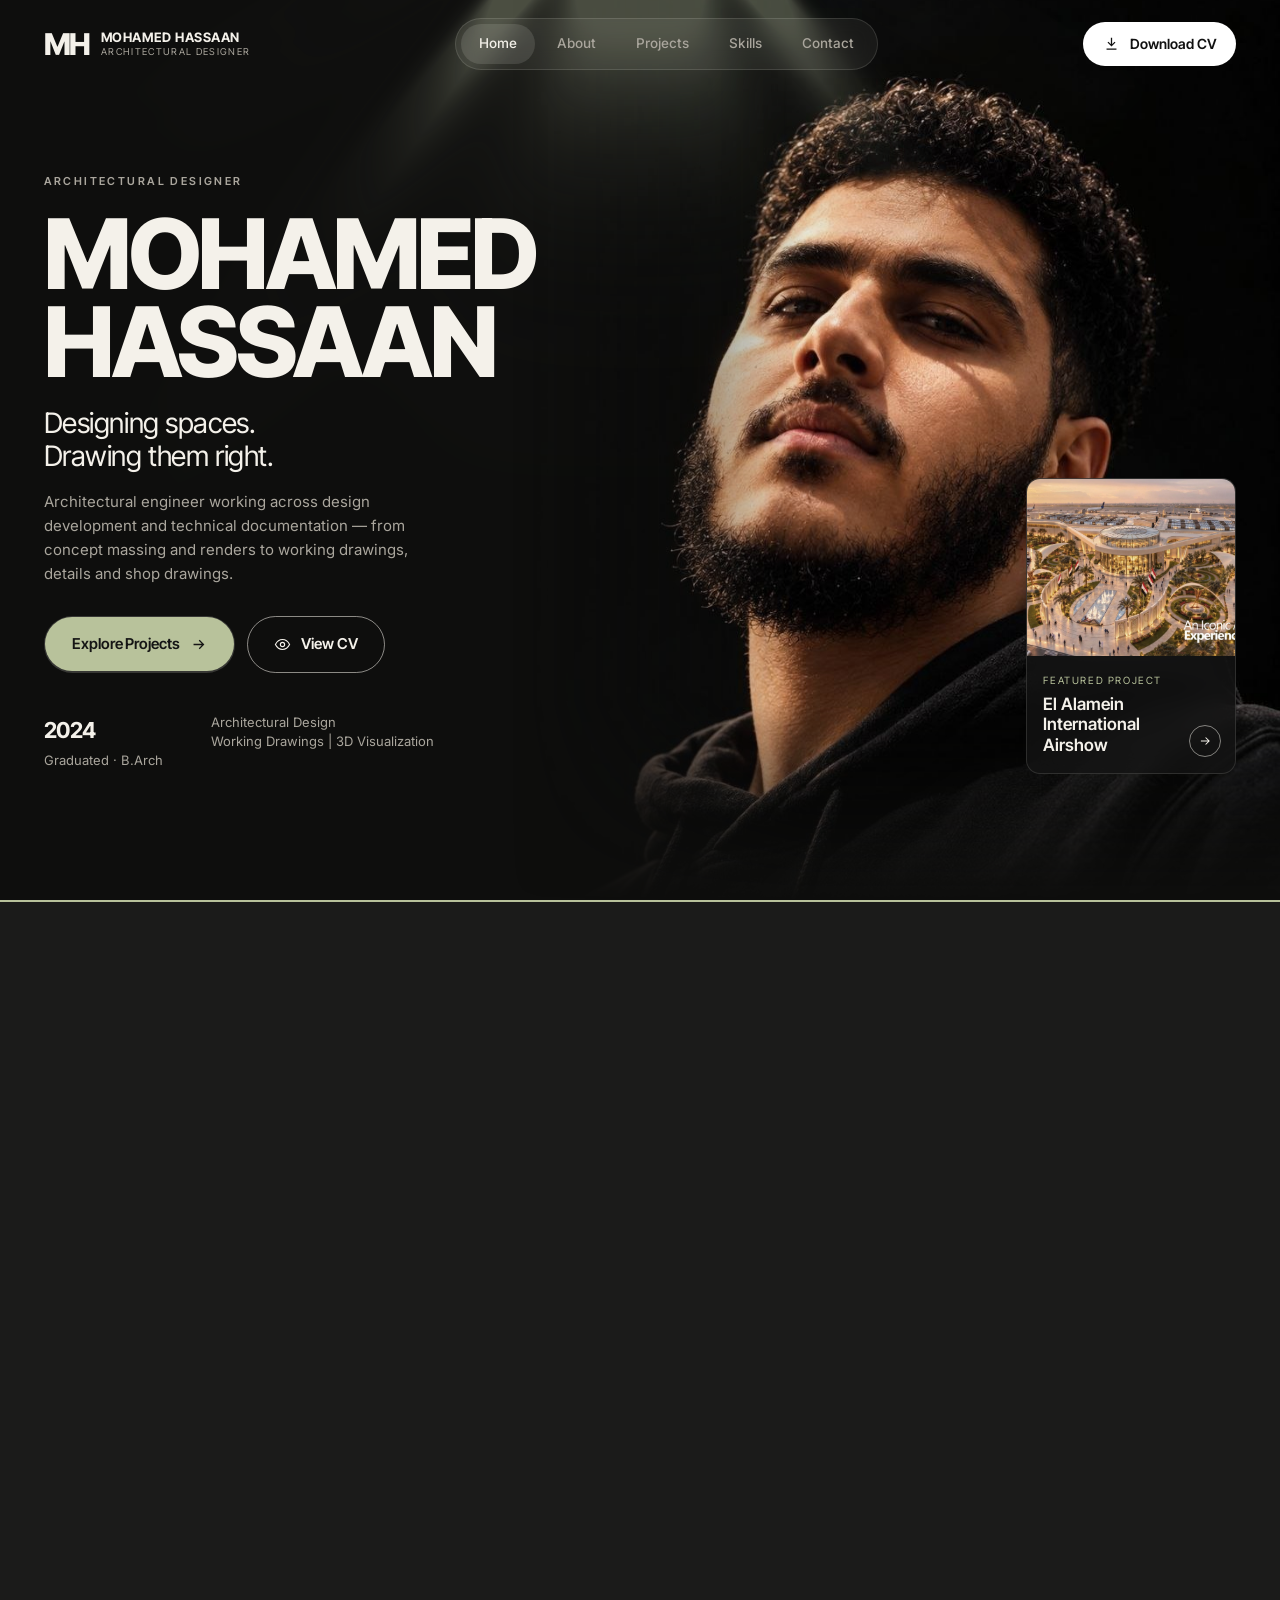
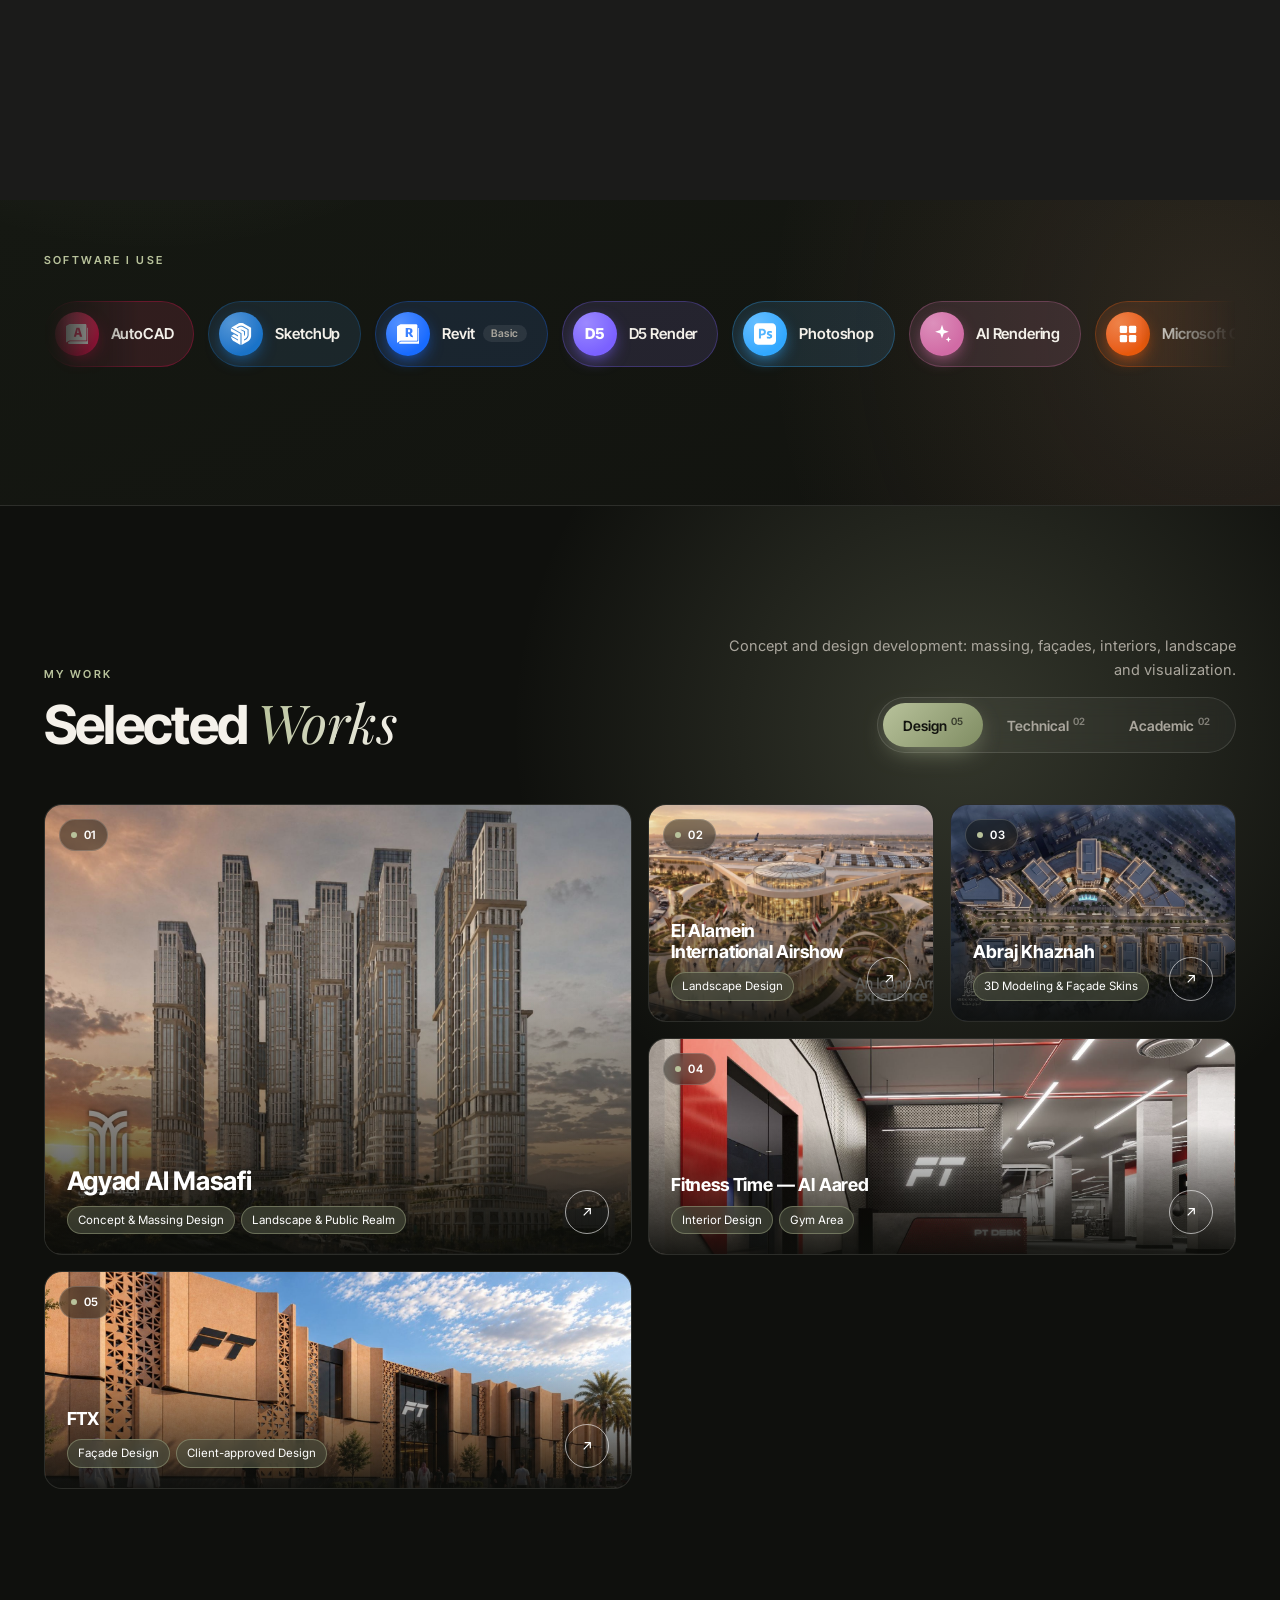
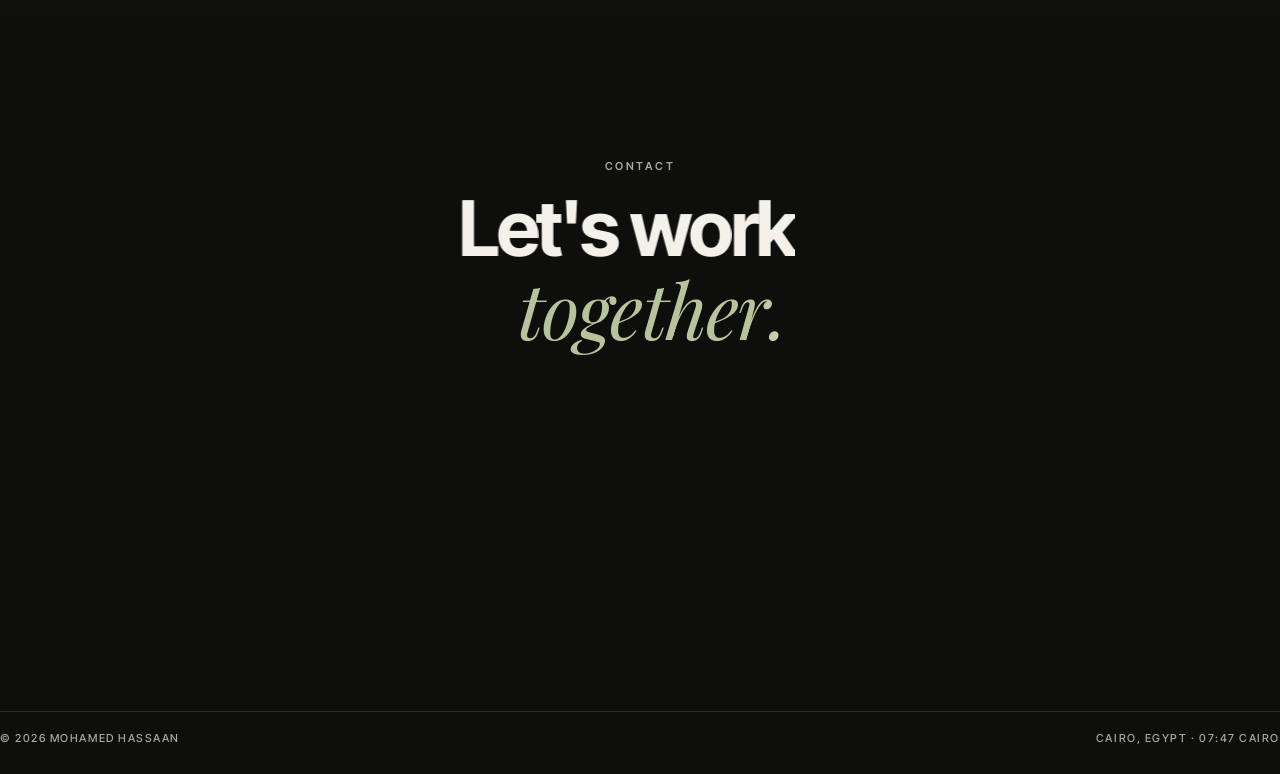
==== index.html @ db1bae65 "Portfolio site" ====
<!doctype html>
<html lang="en">
<head>
  <meta charset="utf-8">
  <meta name="viewport" content="width=device-width, initial-scale=1">
  <title>Mohamed Hassaan — Architectural Designer</title>
  <meta name="description" content="Portfolio of Mohamed Hassaan, architectural designer — architectural design, working drawings, interiors and 3D visualization.">
  <meta property="og:title" content="Mohamed Hassaan — Architectural Designer">
  <meta property="og:description" content="Architectural design, working drawings, interiors and 3D visualization.">
  <meta property="og:image" content="assets/img/projects/agyad/01.jpg">
  <script>
    if (!matchMedia("(prefers-reduced-motion: reduce)").matches) {
      document.documentElement.classList.add("anim");
      try { if (sessionStorage.getItem("pt")) document.documentElement.classList.add("entering"); } catch (e) {}
    }
  </script>
  <link rel="preconnect" href="https://fonts.googleapis.com">
  <link rel="preconnect" href="https://fonts.gstatic.com" crossorigin>
  <link href="https://fonts.googleapis.com/css2?family=Inter+Tight:wght@500;600;700;800&family=Inter:wght@400;500;600&family=Playfair+Display:ital@0;1&display=swap" rel="stylesheet">
  <link rel="preload" as="image" href="assets/img/me.jpg?v=3">
  <link rel="stylesheet" href="assets/vendor/lenis.css">
  <link rel="stylesheet" href="assets/css/style.css?v=43">
  <link rel="stylesheet" href="assets/css/theme.css?v=59">
</head>
<body data-page="home">

<div class="loader" aria-hidden="true">
  <div class="loader-top"><span class="label">MH — Portfolio</span><span class="label">Architecture · Interiors · Visualization</span></div>
  <div>
    <div class="loader-count">0</div>
    <div class="loader-bar"><i></i></div>
  </div>
</div>
<div class="curtain" aria-hidden="true"><span></span></div>
<div class="cursor" aria-hidden="true"></div>
<div class="cursor-ring" aria-hidden="true"><span>View</span></div>

<header class="nav nav2">
  <a href="#top" class="brand2">
    <b>MH</b>
    <span><strong>Mohamed Hassaan</strong><small data-p="title"></small></span>
  </a>
  <ul class="nav-links nav-pill">
    <li><a href="#top" class="current"><span data-t="Home">Home</span></a></li>
    <li><a href="#about"><span data-t="About">About</span></a></li>
    <li><a href="#work"><span data-t="Projects">Projects</span></a></li>
    <li><a href="#skills"><span data-t="Skills">Skills</span></a></li>
    <li><a href="#contact"><span data-t="Contact">Contact</span></a></li>
  </ul>
  <div class="nav-right">
    <a class="btn-white" data-cv download>
      <svg viewBox="0 0 24 24" fill="none" stroke="currentColor" stroke-width="1.8"><path d="M12 4v11M7 10l5 5 5-5M5 20h14"/></svg>Download CV</a>
    <button class="menu-btn" aria-label="Open menu" aria-expanded="false">Menu</button>
  </div>
</header>

<nav class="menu" aria-label="Mobile menu">
  <a class="big" href="#top">Home</a>
  <a class="big" href="#about">About</a>
  <a class="big" href="#work">Projects</a>
  <a class="big" href="#skills">Skills</a>
  <a class="big" href="#contact">Contact</a>
  <div class="menu-foot">
    <a class="label" data-cv target="_blank" rel="noopener">View CV ↗</a>
    <a class="label" data-cv download>Download CV ↓</a>
    <span class="label accent" data-p="status"></span>
  </div>
</nav>

<main>
  <!-- HERO -->
  <section class="hero3" id="top">
    <figure class="hero3-photo" data-hero-photo><img data-p-src="photo" alt="Portrait of Mohamed Hassaan"></figure>
    <div class="rays-host" id="rays" aria-hidden="true"></div>

    <div class="hero3-inner wrap">
      <span class="eyebrow" data-hero-in data-p="title"></span>
      <h1 class="hero3-name" data-blur>Mohamed<br>Hassaan</h1>
      <p class="hero3-tag" data-hero-in>Designing spaces.<br>Drawing them right.</p>
      <p class="hero3-intro" data-hero-in data-p="intro"></p>
      <div class="hero3-actions" data-hero-in>
        <a href="#work" class="btn-sage" data-star>Explore Projects
          <svg viewBox="0 0 24 24" fill="none" stroke="currentColor" stroke-width="1.8"><path d="M5 12h14M13 6l6 6-6 6"/></svg></a>
        <a class="btn-outline" data-cv target="_blank" rel="noopener">
          <svg viewBox="0 0 24 24" fill="none" stroke="currentColor" stroke-width="1.6"><path d="M2 12s3.6-7 10-7 10 7 10 7-3.6 7-10 7S2 12 2 12z"/><circle cx="12" cy="12" r="3"/></svg>View CV</a>
      </div>
      <div class="stats" data-hero-in>
        <div><b>2024</b><span>Graduated · B.Arch</span></div>
        <div><span class="stat-text">Architectural Design<br>Working Drawings | 3D Visualization</span></div>
      </div>
    </div>

    <a class="feature-card" id="feature-card" data-hero-in data-cursor="view">
      <div class="fc-img"><img alt="" loading="lazy"></div>
      <div class="fc-body">
        <span class="fc-k">Featured project</span>
        <b class="fc-title"></b>
        <span class="fc-go"><svg viewBox="0 0 24 24" fill="none" stroke="currentColor" stroke-width="1.8"><path d="M5 12h14M13 6l6 6-6 6"/></svg></span>
      </div>
    </a>
  </section>

  <!-- ABOUT -->
  <section class="about3" id="about" data-section>
    <div class="wrap">
      <!-- no photo here: it is already in the hero -->
      <div class="about3-grid">
        <div class="about3-side">
          <span class="eyebrow about3-eyebrow">About me</span>
          <h2 class="h2" data-p="title"></h2>
          <span class="about3-status"><i></i><span data-p="status"></span></span>
        </div>

        <div class="about3-text">
          <p class="about3-lead" data-p="aboutLead"></p>
          <div class="about3-p" data-p-html="aboutMe"></div>
        </div>
      </div>

      <dl class="about3-meta">
        <div class="m-now">
          <svg viewBox="0 0 24 24" fill="none" stroke="currentColor" stroke-width="1.7"><rect x="3" y="7" width="18" height="13" rx="2"/><path d="M9 7V5a2 2 0 0 1 2-2h2a2 2 0 0 1 2 2v2M3 13h18"/></svg>
          <dt>Now</dt><dd data-p="now"></dd></div>
        <div class="m-edu">
          <svg viewBox="0 0 24 24" fill="none" stroke="currentColor" stroke-width="1.7"><path d="M2 9l10-5 10 5-10 5z"/><path d="M6 11v5c0 1.5 2.7 3 6 3s6-1.5 6-3v-5"/></svg>
          <dt>Education</dt><dd data-p="education"></dd></div>
        <div class="m-loc">
          <svg viewBox="0 0 24 24" fill="none" stroke="currentColor" stroke-width="1.7"><path d="M12 21s-7-6.2-7-11.5A7 7 0 0 1 19 9.5C19 14.8 12 21 12 21z"/><circle cx="12" cy="9.5" r="2.5"/></svg>
          <dt>Based in</dt><dd data-p="location"></dd></div>
      </dl>

      <div class="about3-skills" id="skills">
        <span class="eyebrow">My expertise</span>
        <div class="skill-cards" id="skill-cards"></div>
        <div class="sw">
          <span class="eyebrow">Software I use</span>
          <div class="sw-belt"><div class="sw-track" id="sw-track"></div></div>
        </div>
      </div>
    </div>
  </section>

  <!-- WORK -->
  <section class="works3" id="work" data-cat="design" data-section>
    <span class="glow" aria-hidden="true"></span>
    <div class="wrap">
      <div class="works3-head">
        <div>
          <span class="eyebrow">My work</span>
          <h2 class="h2 works3-title">Selected <em>Works</em></h2>
        </div>
        <div class="works3-side">
          <p class="tab-note" id="tab-note"></p>
          <div class="tabs3" id="tabs" role="tablist" aria-label="Work categories"></div>
        </div>
      </div>
      <div class="bento" id="works"></div>
    </div>
  </section>

  <!-- CONTACT -->
  <section class="contact3" id="contact" data-section>
    <div class="wrap c2">
      <span class="eyebrow">Contact</span>
      <h2 class="c2-h" aria-label="Let's work together.">
        <span class="c2-line"><span class="c2-row">Let's work</span></span>
        <span class="c2-line"><span class="c2-row"><em>together.</em></span></span>
      </h2>

      <!-- email opens a new message to me in Gmail (href set in home.js) -->
      <div class="c2-actions" data-reveal>
        <a class="c2-mail" id="c-gmail" target="_blank" rel="noopener" data-magnetic>
          <svg class="c2-gmail" viewBox="0 0 24 24" aria-hidden="true"><path fill="#4285F4" d="M2 6.5v11A1.5 1.5 0 003.5 19H6V10L2 6.5z"/><path fill="#34A853" d="M18 19h2.5a1.5 1.5 0 001.5-1.5v-11L18 10z"/><path fill="#EA4335" d="M6 10V5.5L12 10l6-4.5V10l-6 4.5z"/><path fill="#FBBC04" d="M18 5.5V10l4-3.5V6a1.8 1.8 0 00-2.9-1.4z"/><path fill="#C5221F" d="M2 6v.5L6 10V5.5l-1.1-.9A1.8 1.8 0 002 6z"/></svg>
          <span class="c2-mail-txt"><small>Email me</small><span data-mail></span></span>
          <span class="c2-mail-go"><svg viewBox="0 0 24 24" fill="none" stroke="currentColor" stroke-width="1.8"><path d="M7 17L17 7M9 7h8v8"/></svg></span>
        </a>
        <a class="btn-sage" data-whatsapp data-magnetic>
          <svg viewBox="0 0 24 24" fill="currentColor"><path d="M12 2a10 10 0 0 0-8.6 15.1L2 22l5-1.3A10 10 0 1 0 12 2zm0 18.2a8.2 8.2 0 0 1-4.2-1.2l-.3-.2-3 .8.8-2.9-.2-.3A8.2 8.2 0 1 1 12 20.2zm4.5-6.1c-.2-.1-1.5-.7-1.7-.8-.2-.1-.4-.1-.6.1l-.8 1c-.1.2-.3.2-.5.1a6.7 6.7 0 0 1-3.3-2.9c-.2-.4.2-.4.7-1.3.1-.2 0-.3 0-.4l-.8-1.8c-.2-.5-.4-.4-.6-.4h-.5a1 1 0 0 0-.7.3 3 3 0 0 0-.9 2.2 5.2 5.2 0 0 0 1.1 2.7 11.8 11.8 0 0 0 4.5 4c1.7.7 2.3.8 3.2.6.5-.1 1.5-.6 1.7-1.2.2-.6.2-1.1.2-1.2-.1-.1-.3-.2-.5-.3z"/></svg>Chat on WhatsApp</a>
      </div>

      <!-- small links; each word rolls to a copy of itself on hover -->
      <ul class="c2-links" data-reveal>
        <li><a id="c-tel"><span class="c2-k">Phone</span><span class="c2-v"><span class="c2-roll" data-p="phone"></span></span></a></li>
        <li><a data-linkedin target="_blank" rel="noopener"><span class="c2-k">LinkedIn</span><span class="c2-v"><span class="c2-roll">View profile ↗</span></span></a></li>
        <li id="c-behance"><a target="_blank" rel="noopener"><span class="c2-k">Behance</span><span class="c2-v"><span class="c2-roll">View portfolio ↗</span></span></a></li>
        <li><span><span class="c2-k">Based in</span><span data-p="location"></span></span></li>
      </ul>
    </div>
    <div class="wrap copyright">
      <span class="label">© <span id="year"></span> Mohamed Hassaan</span>
      <span class="label"><span data-p="location"></span> · <span id="clock"></span></span>
    </div>
  </section>
</main>

<script src="assets/vendor/gsap.min.js"></script>
<script src="assets/vendor/ScrollTrigger.min.js"></script>
<script src="assets/vendor/lenis.min.js"></script>
<script src="assets/js/data.js?v=84"></script>
<script src="assets/js/core.js?v=53"></script>
<script src="assets/js/bits.js?v=42"></script>
<script src="assets/js/home.js?v=53"></script>
</body>
</html>
---- assets/vendor/lenis.css ----
html.lenis,
html.lenis body {
  height: auto;
}

.lenis.lenis-smooth {
  scroll-behavior: auto !important;
}

.lenis.lenis-smooth [data-lenis-prevent] {
  overscroll-behavior: contain;
}

.lenis.lenis-stopped {
  overflow: hidden;
}

.lenis.lenis-smooth iframe {
  pointer-events: none;
}
---- assets/css/style.css ----
/* =========================================================
   Mohamed Hassaan — Portfolio
   Dark / light editorial theme · lime accent · GSAP + Lenis
   ========================================================= */

:root {
  --bg: #0f0f0f;
  --surface: #1e1e1e;
  --card: #2a2a2a;
  --hover: #3a3a3a;
  --ink: #faf1ea;
  --ink-2: #a8a8a8;
  --muted: #6f6f6f;
  --line: rgba(250, 241, 234, .14);
  --accent: #c7f464;
  --accent-ink: #0f0f0f;

  --light: #e9e3da;
  --light-2: #ddd6cb;
  --light-ink: #151515;
  --light-muted: #5d5a55;
  --light-line: rgba(21, 21, 21, .16);

  --head: "Space Grotesk", system-ui, sans-serif;
  --body: "Inter", system-ui, sans-serif;
  --serif: "Playfair Display", Georgia, serif;

  --gutter: clamp(16px, 3.4vw, 48px);
  --ease: cubic-bezier(.65, .05, .36, 1);
  --ease-out: cubic-bezier(.16, 1, .3, 1);
}

*, *::before, *::after { box-sizing: border-box; margin: 0; padding: 0; }
html { -webkit-text-size-adjust: 100%; }
html.lenis, html.lenis body { height: auto; }
.lenis.lenis-smooth { scroll-behavior: auto !important; }
.lenis.lenis-stopped { overflow: hidden; }
body {
  background: var(--bg); color: var(--ink);
  font-family: var(--body); font-size: 15px; line-height: 1.6;
  -webkit-font-smoothing: antialiased; overflow-x: hidden;
}
img { display: block; max-width: 100%; }
a { color: inherit; text-decoration: none; }
button { font: inherit; color: inherit; background: none; border: 0; cursor: pointer; }
::selection { background: var(--accent); color: var(--accent-ink); }

.wrap { padding-inline: var(--gutter); }
.label { font-family: var(--head); font-size: 11px; font-weight: 500; letter-spacing: .14em; text-transform: uppercase; color: var(--ink-2); }
.accent { color: var(--accent); }
.serif { font-family: var(--serif); font-weight: 400; }
.serif-i { font-family: var(--serif); font-style: italic; font-weight: 400; }

/* split text helpers (filled by JS) */
.w { display: inline-block; overflow: hidden; vertical-align: top; padding-bottom: .08em; margin-bottom: -.08em; }
.wi { display: inline-block; will-change: transform; }

/* section counter: 02 ——— / 05  TITLE */
.counter { display: flex; align-items: center; gap: 14px; font-family: var(--head); font-size: 12px; letter-spacing: .1em; color: var(--ink-2); }
.counter .bar { width: 64px; height: 1px; background: currentColor; opacity: .5; transform-origin: left; }
.counter .of { opacity: .6; }
.counter h2, .counter .t { font-size: clamp(16px, 1.5vw, 20px); font-weight: 500; letter-spacing: .02em; color: var(--accent); text-transform: uppercase; margin-left: 6px; }
.light .counter { color: var(--light-muted); }
.light .counter h2 { color: var(--light-ink); }

/* ---------- loader ---------- */
.loader { position: fixed; inset: 0; z-index: 200; background: var(--bg); display: flex; flex-direction: column; justify-content: space-between; padding: var(--gutter); }
.loader-top { display: flex; justify-content: space-between; }
.loader-count { font-family: var(--head); font-size: clamp(88px, 18vw, 260px); line-height: .8; font-weight: 500; letter-spacing: -.05em; font-variant-numeric: tabular-nums; }
.loader-count::after { content: "%"; font-size: .25em; color: var(--accent); vertical-align: top; margin-left: .1em; }
.loader-bar { height: 1px; background: var(--line); margin-top: 24px; overflow: hidden; }
.loader-bar i { display: block; height: 100%; background: var(--accent); transform: scaleX(0); transform-origin: left; }
html:not(.anim) .loader, .loader.done { display: none; }

/* ---------- page transition curtain ---------- */
.curtain { position: fixed; inset: 0; z-index: 150; pointer-events: none; background: var(--surface); transform: translateY(100%); display: grid; place-items: center; }
.curtain span { font-family: var(--head); font-size: clamp(28px, 5vw, 64px); font-weight: 500; letter-spacing: -.03em; text-transform: uppercase; color: var(--ink); }
.curtain::after { content: ""; position: absolute; left: 0; right: 0; top: 0; height: 2px; background: var(--accent); }
html.anim.entering .curtain { transform: translateY(0); }

/* ---------- custom cursor ---------- */
.cursor, .cursor-ring { position: fixed; left: 0; top: 0; z-index: 180; pointer-events: none; border-radius: 50%; display: none; }
.cursor { width: 6px; height: 6px; margin: -3px 0 0 -3px; background: var(--accent); }
.cursor-ring {
  width: 36px; height: 36px; margin: -18px 0 0 -18px; border: 1px solid rgba(250,241,234,.4); place-items: center;
  transition: width .45s var(--ease-out), height .45s var(--ease-out), margin .45s var(--ease-out), background .3s, border-color .3s;
}
/* native cursor everywhere; a small "View" badge follows it only over project imagery */
.has-cursor .cursor { display: none; }
.has-cursor .cursor-ring { display: block; width: 84px; height: 84px; margin: 14px 0 0 14px; border: 0; background: none; }
.cursor-ring span {
  display: grid; place-items: center; width: 100%; height: 100%; border-radius: 50%; background: var(--accent);
  font-family: var(--head); font-size: 11px; font-weight: 600; letter-spacing: .1em; text-transform: uppercase; color: var(--accent-ink);
  transform: scale(0); transition: transform .35s var(--ease-out);
}
.cursor-ring.is-view span { transform: scale(1); }

/* ---------- nav ---------- */
.nav {
  position: fixed; top: 0; left: 0; right: 0; z-index: 100;
  display: flex; align-items: center; justify-content: space-between; gap: 24px;
  padding: 20px var(--gutter); transition: background .4s, padding .4s, border-color .4s;
  border-bottom: 1px solid transparent;
}
.nav.solid { background: rgba(15,15,15,.82); backdrop-filter: blur(14px); padding-block: 14px; border-color: var(--line); }
.brand { font-family: var(--head); font-weight: 600; font-size: 20px; letter-spacing: -.04em; }
.nav-links { display: flex; gap: 34px; list-style: none; }
.nav-links a { position: relative; display: inline-block; overflow: hidden; font-family: var(--head); font-size: 11px; font-weight: 500; letter-spacing: .14em; text-transform: uppercase; color: var(--ink-2); transition: color .3s; }
.nav-links a span { display: block; transition: transform .5s var(--ease); }
.nav-links a span::after { content: attr(data-t); position: absolute; left: 0; top: 100%; color: var(--accent); }
.nav-links a:hover span { transform: translateY(-100%); }
.nav-links a.current { color: var(--accent); }
.nav-right { display: flex; align-items: center; gap: 20px; }
.status { display: flex; align-items: center; gap: 10px; }
.status i { width: 7px; height: 7px; border-radius: 50%; background: var(--accent); box-shadow: 0 0 0 0 rgba(199,244,100,.6); animation: ping 2.2s infinite; }
@keyframes ping { 70% { box-shadow: 0 0 0 8px rgba(199,244,100,0); } 100% { box-shadow: 0 0 0 0 rgba(199,244,100,0); } }
.pill { display: inline-flex; align-items: center; gap: 8px; padding: 9px 16px; border: 1px solid var(--line); border-radius: 999px; font-family: var(--head); font-size: 11px; font-weight: 500; letter-spacing: .12em; text-transform: uppercase; transition: background .3s, color .3s, border-color .3s; }
.pill:hover { background: var(--accent); color: var(--accent-ink); border-color: var(--accent); }
.menu-btn { display: none; font-family: var(--head); font-size: 12px; letter-spacing: .14em; text-transform: uppercase; }

.menu {
  position: fixed; inset: 0; z-index: 99; background: var(--surface);
  display: flex; flex-direction: column; justify-content: flex-end; gap: 28px; padding: 100px var(--gutter) var(--gutter);
  clip-path: inset(0 0 100% 0); transition: clip-path .8s var(--ease); visibility: hidden;
}
.menu.open { clip-path: inset(0 0 0 0); visibility: visible; }
.menu a.big { display: flex; align-items: baseline; gap: 16px; font-family: var(--head); font-size: clamp(44px, 12vw, 80px); line-height: 1; font-weight: 500; letter-spacing: -.04em; text-transform: uppercase; }
.menu a.big small { font-size: 12px; letter-spacing: .1em; color: var(--accent); }
.menu .menu-foot { display: flex; flex-wrap: wrap; gap: 12px 24px; padding-top: 24px; border-top: 1px solid var(--line); }

/* ---------- buttons ---------- */
.btn {
  position: relative; display: inline-flex; align-items: center; gap: 12px; overflow: hidden; isolation: isolate;
  padding: 15px 24px; border-radius: 999px; border: 1px solid var(--line);
  font-family: var(--head); font-size: 11px; font-weight: 600; letter-spacing: .14em; text-transform: uppercase;
  transition: color .5s var(--ease), border-color .5s;
}
.btn::before { content: ""; position: absolute; inset: 0; z-index: -1; background: var(--ink); border-radius: inherit; transform: translateY(101%); transition: transform .55s var(--ease); }
.btn:hover { color: var(--bg); border-color: var(--ink); }
.btn:hover::before { transform: none; }
.btn.lime { background: var(--accent); color: var(--accent-ink); border-color: var(--accent); }
.btn.lime::before { background: var(--ink); }
.btn svg { width: 14px; height: 14px; }
.light .btn { border-color: var(--light-line); }
.light .btn:not(.lime):hover { color: var(--light); }
.light .btn::before { background: var(--light-ink); }

/* circle arrow link (from the reference UI kit) */
.c-link { display: inline-flex; align-items: center; gap: 16px; font-family: var(--head); font-size: 11px; font-weight: 600; letter-spacing: .14em; text-transform: uppercase; }
.c-link .c { position: relative; display: grid; place-items: center; width: 46px; height: 46px; border-radius: 50%; border: 1px solid var(--accent); color: var(--accent); overflow: hidden; transition: background .4s, color .4s; }
.c-link .c svg { width: 16px; height: 16px; transition: transform .5s var(--ease); }
.c-link:hover .c { background: var(--accent); color: var(--accent-ink); }
.c-link:hover .c svg { transform: translateX(3px); }
.c-link.filled .c { background: var(--accent); color: var(--accent-ink); }
.c-link.filled:hover .c { background: var(--ink); border-color: var(--ink); }
.light .c-link.filled:hover .c { background: var(--light-ink); border-color: var(--light-ink); color: var(--light); }

/* ---------- hero / profile ---------- */
.hero { position: relative; min-height: 100svh; overflow: hidden; display: flex; flex-direction: column; justify-content: center; background: radial-gradient(ellipse 60% 70% at 50% 60%, #1a1d14 0%, var(--bg) 70%); }
.rays-host { position: absolute; inset: 0; pointer-events: none; overflow: hidden; }
.wv { stroke-linecap: round; }
.glow-orb { position: absolute; left: 50%; top: 58%; width: 46vw; height: 46vw; max-width: 720px; max-height: 720px; transform: translate(-50%, -50%); border-radius: 50%; background: radial-gradient(circle, rgba(199,244,100,.16), rgba(199,244,100,0) 62%); pointer-events: none; }

.hero-grid { position: relative; z-index: 2; width: 100%; display: grid; grid-template-columns: 1fr minmax(300px, 1.05fr) 1fr; align-items: end; gap: clamp(16px, 2.6vw, 40px); padding-top: 88px; }
.hero-left, .hero-right { padding-bottom: clamp(40px, 9vh, 110px); }
.hero-left .counter { margin-bottom: 18px; }
.hello { font-family: var(--head); font-size: clamp(60px, min(8.4vw, 14vh), 150px); line-height: .9; font-weight: 600; letter-spacing: -.05em; }
.hello-sub { margin-top: 18px; color: var(--ink-2); max-width: 34ch; font-size: 14px; }
.roles { list-style: none; margin-top: clamp(20px, 4vh, 44px); display: grid; gap: 12px; }
.roles li { display: flex; align-items: center; gap: 14px; font-family: var(--head); font-size: clamp(14px, 1.2vw, 17px); font-weight: 500; }
.roles li::after { content: ""; flex: 0 0 auto; width: clamp(40px, 6vw, 110px); height: 1px; background: linear-gradient(90deg, var(--accent), rgba(199,244,100,0)); }

.hero-photo { position: relative; align-self: end; justify-self: center; width: 100%; max-width: 520px; }
.hero-photo img {
  position: relative; z-index: 1; width: 100%; height: min(78vh, 680px); object-fit: cover; object-position: center 30%;
  -webkit-mask-image: radial-gradient(ellipse 62% 74% at 50% 38%, #000 52%, transparent 78%), linear-gradient(#000 70%, transparent 100%);
  -webkit-mask-composite: source-in; mask-image: radial-gradient(ellipse 62% 74% at 50% 38%, #000 52%, transparent 78%), linear-gradient(#000 70%, transparent 100%); mask-composite: intersect;
}
.hero-photo .ring { position: absolute; z-index: 0; left: 50%; top: 40%; width: 78%; aspect-ratio: 1; transform: translate(-50%, -50%); border-radius: 50%; border: 1px solid rgba(199,244,100,.35); box-shadow: 0 0 80px rgba(199,244,100,.12), inset 0 0 60px rgba(199,244,100,.08); }
.chip {
  position: absolute; z-index: 2; display: grid; place-items: center; width: 46px; height: 46px; border-radius: 12px;
  background: rgba(30,30,30,.75); backdrop-filter: blur(8px); border: 1px solid var(--line);
  font-family: var(--head); font-size: 14px; font-weight: 600; color: var(--ink);
  box-shadow: 0 10px 30px -10px rgba(0,0,0,.6);
}
.chip.logo { background: var(--bg); border-color: rgba(255,255,255,.12); }
.chip.logo i { width: 56%; height: 56%; background: var(--fg, #fff); -webkit-mask: var(--ic) center / contain no-repeat; mask: var(--ic) center / contain no-repeat; }
.chip.d5 { background: #0b0b0b; color: #fff; font-size: 15px; font-weight: 700; letter-spacing: -.04em; border-color: rgba(255,255,255,.18); }
.chip.c1 { left: 4%; top: 22%; }
.chip.c2 { right: 6%; top: 14%; }
.chip.c3 { right: 0%; top: 46%; }
.chip.c4 { left: 0%; top: 58%; }
.chip.c5 { right: 12%; top: 72%; }

.hero-right { text-align: left; }
.iam { font-family: var(--head); font-size: clamp(22px, 2vw, 30px); line-height: 1; font-weight: 400; color: var(--ink-2); letter-spacing: -.02em; }
.iam .nm { display: inline-block; margin-top: 8px; font-family: "Syne", var(--head); font-size: clamp(38px, min(4.4vw, 7.6vh), 78px); line-height: .9; font-weight: 800; color: var(--ink); letter-spacing: -.02em; text-transform: uppercase; }
.iam .nm.ghost { color: var(--accent); }
.hero-sub { margin-top: 16px; font-family: var(--head); font-size: clamp(9.5px, 2.7vw, 12px); letter-spacing: .08em; text-transform: uppercase; color: var(--ink-2); white-space: nowrap; }
.cv-actions { display: flex; flex-wrap: wrap; gap: 10px; margin-top: 22px; }
.details { margin-top: 24px; padding-top: 20px; border-top: 1px solid var(--line); display: grid; gap: 20px; }
.details .k { display: block; font-family: var(--head); font-size: 10px; letter-spacing: .16em; text-transform: uppercase; color: var(--muted); margin-bottom: 6px; }
.contact-list { list-style: none; display: grid; gap: 10px; }
.contact-list li { display: flex; align-items: center; gap: 12px; font-size: 14px; white-space: nowrap; }
.contact-list svg { flex: 0 0 auto; width: 16px; height: 16px; color: var(--accent); }
.contact-list a { border-bottom: 1px solid transparent; transition: color .3s, border-color .3s; }
.contact-list a:hover { color: var(--accent); border-color: var(--accent); }
.meta-pair { display: grid; grid-template-columns: 1fr 1fr; gap: 10px; }
.meta-pair > div { padding: 14px 16px; border: 1px solid var(--line); border-radius: 10px; background: rgba(30,30,30,.45); }
.meta-pair b { display: block; font-family: var(--head); font-size: 18px; font-weight: 600; letter-spacing: -.02em; }
.meta-pair span:not(.k) { display: block; margin-top: 2px; font-size: 12.5px; line-height: 1.45; color: var(--ink-2); }
.tool-list { display: flex; flex-wrap: wrap; gap: 6px; }
.tool-list span { padding: 4px 10px; border: 1px solid var(--line); border-radius: 999px; font-size: 12px; color: var(--ink-2); }

.see-work { position: absolute; z-index: 3; left: var(--gutter); right: var(--gutter); bottom: 22px; display: flex; justify-content: space-between; align-items: center; }
.see-work .label:last-child { transition: color .3s; }
.see-work:hover .label:last-child { color: var(--accent); }

/* work tabs */
.tabs { display: grid; grid-template-columns: repeat(3, 1fr); border: 1px solid var(--line); margin-bottom: 18px; }
.tabs button { position: relative; display: flex; justify-content: space-between; align-items: baseline; gap: 12px; padding: 20px 22px; text-align: left; font-family: var(--head); font-size: clamp(16px, 1.8vw, 26px); font-weight: 500; letter-spacing: -.02em; text-transform: uppercase; color: var(--ink-2); transition: color .35s, background .35s; overflow: hidden; }
.tabs button + button { border-left: 1px solid var(--line); }
.tabs button sup { font-size: 12px; letter-spacing: .06em; color: var(--muted); }
.tabs button::after { content: ""; position: absolute; left: 0; right: 0; bottom: 0; height: 3px; background: var(--accent); transform: scaleX(0); transform-origin: left; transition: transform .6s var(--ease); }
.tabs button:hover { color: var(--ink); background: var(--surface); }
.tabs button.active { color: var(--ink); background: var(--surface); }
.tabs button.active::after { transform: none; }
.tabs button.active sup { color: var(--accent); }
.tab-note { color: var(--ink-2); font-size: 14px; margin-bottom: clamp(24px, 3vw, 40px); max-width: 70ch; }

/* about strip: words light up as you scroll */
.about-strip { padding-block: clamp(90px, 12vw, 170px) clamp(30px, 4vw, 60px); }
.about-big {
  margin-top: clamp(28px, 4vw, 48px); max-width: 1180px; font-family: var(--head); font-size: clamp(20px, 2.8vw, 44px); line-height: 1.2; font-weight: 500; letter-spacing: -.015em;
  text-transform: uppercase; text-align: left; text-wrap: pretty; hyphens: none;
}
.about-big em { font-style: normal; font-weight: 600; color: var(--accent); }
html.anim .about-big .wi { opacity: .14; }

/* contact strip */
.contact-strip { padding-top: clamp(72px, 9vw, 130px); }
.contact-strip h2 { font-family: var(--head); font-size: clamp(40px, 6.4vw, 100px); line-height: .92; font-weight: 500; letter-spacing: -.045em; text-transform: uppercase; margin-top: 22px; }
.contact-strip h2 .serif-i { text-transform: none; color: var(--accent); }
.contact-strip .contact-bar { grid-template-columns: repeat(4, 1fr) auto; margin-top: clamp(36px, 5vw, 64px); }

@media (max-width: 1100px) {
  /* two columns: photo beside the name, pinned to the top so no gap above it */
  .hero-grid { grid-template-columns: minmax(0, 1fr) minmax(0, 1fr); grid-template-areas: "photo right" "left left"; align-items: start; padding-top: 96px; padding-bottom: 70px; }
  .hero-grid > * { min-width: 0; }
  .hero-photo { grid-area: photo; align-self: start; }
  .hero-photo img { height: min(70vh, 620px); }
  .hero-right { grid-area: right; padding-bottom: 0; }
  .iam .nm { font-size: clamp(30px, 4.6vw, 58px); }
  .hero-left { grid-area: left; padding-bottom: 0; margin-top: 40px; display: grid; grid-template-columns: auto 1fr; column-gap: 40px; align-items: end; }
  .hero-left .counter { grid-column: 1 / -1; }
  .hello-sub { grid-column: 1; }
  .roles { grid-column: 2; grid-row: 2 / 4; margin-top: 0; }
  .see-work { position: static; padding: 0 var(--gutter) 28px; }
  .contact-strip .contact-bar { grid-template-columns: 1fr 1fr; }
  .contact-strip .contact-bar .top { display: none; }
}
@media (max-width: 680px) {
  .hero-grid { grid-template-columns: 1fr; grid-template-areas: "hello" "photo" "right" "left"; padding-top: 76px; gap: 0; }
  .hero-left { display: contents; }
  .hero-left .counter { display: none; }
  .hello { grid-area: hello; font-size: 64px; }
  .hello-sub, .roles { display: none; }
  .hero-photo { width: 78%; margin-top: -10px; }
  .hero-photo img { height: 46vh; }
  .chip { width: 36px; height: 36px; font-size: 12px; border-radius: 10px; }
  .hero-right { margin-top: -30px; position: relative; z-index: 3; }
  .iam .nm { font-size: 10vw; }
  .hero-grid > * { min-width: 0; }
  .cv-actions { display: grid; grid-template-columns: 1fr 1fr; }
  .cv-actions .btn { justify-content: center; padding: 14px 8px; gap: 8px; }
  .see-work { position: static; padding: 26px var(--gutter) 30px; }
  .tabs { grid-template-columns: 1fr; }
  .tabs button + button { border-left: 0; border-top: 1px solid var(--line); }
  .tabs button { padding: 16px 18px; }
  .contact-strip .contact-bar { grid-template-columns: 1fr; }
}

/* ---------- sections ---------- */
section { position: relative; }
.sec { padding-block: clamp(80px, 11vw, 160px); }
.sec-top { display: flex; justify-content: space-between; align-items: center; gap: 24px; flex-wrap: wrap; margin-bottom: clamp(36px, 5vw, 64px); }
.light { background: var(--light); color: var(--light-ink); }
.light .label { color: var(--light-muted); }

/* filters */
.filters { display: flex; flex-wrap: wrap; gap: 6px; }
.filters button { padding: 9px 16px; border: 1px solid var(--line); border-radius: 999px; font-family: var(--head); font-size: 11px; font-weight: 500; letter-spacing: .12em; text-transform: uppercase; color: var(--ink-2); transition: background .35s, color .35s, border-color .35s; }
.filters button sup { font-size: 9px; margin-left: 4px; opacity: .6; }
.filters button:hover { border-color: var(--ink-2); color: var(--ink); }
.filters button.active { background: var(--accent); color: var(--accent-ink); border-color: var(--accent); }

/* project cards */
.works { display: grid; grid-template-columns: repeat(3, 1fr); grid-auto-flow: row dense; gap: clamp(10px, 1.2vw, 18px); }
.card { position: relative; display: block; overflow: hidden; background: var(--surface); aspect-ratio: 4/5; isolation: isolate; }
.card.wide { grid-column: span 2; aspect-ratio: auto; }
.card .media { position: absolute; inset: 0; overflow: hidden; }
.card .media img { width: 100%; height: 100%; object-fit: cover; transition: transform 1.4s var(--ease-out), filter .8s; filter: brightness(.82); }
.card::after { content: ""; position: absolute; inset: 0; z-index: 1; background: linear-gradient(180deg, rgba(15,15,15,0) 45%, rgba(15,15,15,.92)); transition: opacity .6s; }
.card:hover .media img { transform: scale(1.07); filter: brightness(.95); }
.card .body { position: absolute; z-index: 2; left: 0; right: 0; bottom: 0; padding: clamp(18px, 2vw, 28px); display: grid; grid-template-columns: 1fr auto; gap: 8px 16px; align-items: end; }
.card h3 { font-family: var(--head); font-size: clamp(20px, 2vw, 30px); line-height: 1; font-weight: 600; letter-spacing: -.03em; text-transform: uppercase; }
.card .disc { grid-column: 1; font-size: 13px; color: var(--ink-2); line-height: 1.45; }
.card .num { grid-column: 2; grid-row: 1 / 3; display: flex; flex-direction: column; align-items: flex-end; gap: 10px; font-family: var(--head); font-size: 12px; color: var(--ink-2); }
.card .num svg { width: 18px; height: 18px; color: var(--accent); transition: transform .5s var(--ease); }
.card:hover .num svg { transform: translateX(5px); }
.card .line { position: absolute; z-index: 2; left: 0; bottom: 0; height: 2px; width: 100%; background: var(--accent); transform: scaleX(0); transform-origin: left; transition: transform .7s var(--ease); }
.card:hover .line { transform: none; }
.card .cat { position: absolute; z-index: 2; top: 18px; left: 18px; }
.card .cat span { display: inline-block; padding: 6px 10px; border-radius: 999px; background: rgba(15,15,15,.55); backdrop-filter: blur(8px); font-family: var(--head); font-size: 10px; letter-spacing: .12em; text-transform: uppercase; color: var(--ink); }

/* about (light) */
.about-grid { display: grid; grid-template-columns: 3.4fr 4.6fr 4fr; gap: clamp(24px, 3.4vw, 56px); align-items: start; }
.portrait { position: relative; overflow: hidden; aspect-ratio: 4/5; background: var(--light-2); }
.portrait img { width: 100%; height: 118%; object-fit: cover; object-position: center top; filter: grayscale(1) contrast(1.05); transition: filter 1s var(--ease); }
.portrait:hover img { filter: grayscale(0); }
.about-copy .label { margin-bottom: 18px; display: block; }
.about-copy h3 { font-family: var(--serif); font-weight: 400; font-size: clamp(36px, 4.2vw, 64px); line-height: 1.02; letter-spacing: -.02em; }
.about-copy h3 i { font-style: italic; }
.about-copy p { margin-top: 26px; color: var(--light-muted); max-width: 44ch; }
.about-copy p em { font-style: normal; color: var(--light-ink); font-weight: 600; }
.about-copy .actions { display: flex; flex-wrap: wrap; align-items: center; gap: 24px; margin-top: 32px; }
.about-side .pics { display: grid; grid-template-columns: 2fr 1fr; gap: 10px; }
.about-side .pics figure { overflow: hidden; aspect-ratio: 4/3; background: var(--light-2); }
.about-side .pics figure:nth-child(2) { aspect-ratio: 3/4.5; }
.about-side .pics img { width: 100%; height: 100%; object-fit: cover; }
.exp-head { display: flex; gap: 22px; margin: 34px 0 10px; }
.exp-list { list-style: none; }
.exp-list li { position: relative; }
.exp-list a { display: grid; grid-template-columns: 34px 1fr auto; align-items: center; gap: 10px; padding: 9px 0; border-bottom: 1px solid var(--light-line); font-size: 14px; transition: padding .5s var(--ease), color .3s; }
.exp-list .n { font-family: var(--head); font-size: 11px; color: var(--light-muted); }
.exp-list svg { width: 14px; height: 14px; opacity: 0; transform: translateX(-6px); transition: opacity .3s, transform .4s var(--ease); }
.exp-list a:hover { padding-left: 10px; }
.exp-list a:hover svg { opacity: 1; transform: none; }
.exp-float { position: fixed; left: 0; top: 0; z-index: 60; width: 300px; aspect-ratio: 4/3; pointer-events: none; overflow: hidden; opacity: 0; transform: scale(.6); }
.exp-float img { position: absolute; inset: 0; width: 100%; height: 100%; object-fit: cover; opacity: 0; transition: opacity .35s; }
.exp-float img.on { opacity: 1; }

/* experience (dark) */
.xp-wrap { display: grid; grid-template-columns: 5fr 7fr; gap: clamp(32px, 6vw, 100px); }
.xp-big { font-family: var(--head); font-size: clamp(40px, 6vw, 96px); line-height: .9; font-weight: 600; letter-spacing: -.045em; text-transform: uppercase; }
.xp-big .serif-i { text-transform: none; color: var(--accent); letter-spacing: -.02em; }
.xp { list-style: none; border-top: 1px solid var(--line); }
.xp li { display: grid; grid-template-columns: 160px 1fr; gap: 24px; padding: 26px 0; border-bottom: 1px solid var(--line); }
.xp .when { font-family: var(--head); font-size: 12px; letter-spacing: .1em; text-transform: uppercase; color: var(--accent); padding-top: 4px; }
.xp h4 { font-family: var(--head); font-size: clamp(18px, 1.7vw, 24px); font-weight: 500; letter-spacing: -.02em; line-height: 1.2; }
.xp p { color: var(--ink-2); margin-top: 8px; font-size: 14px; }
.chips { display: flex; flex-wrap: wrap; gap: 8px; margin-top: 14px; }
.chips span { padding: 8px 14px; border: 1px solid var(--line); border-radius: 999px; font-size: 13px; color: var(--ink-2); transition: border-color .3s, color .3s; }
.chips span:hover { border-color: var(--accent); color: var(--ink); }
.tool-block { margin-top: 44px; display: grid; grid-template-columns: 1fr 1fr; gap: 32px; }

/* contact */
.contact { position: relative; min-height: 92vh; overflow: hidden; display: flex; flex-direction: column; justify-content: space-between; }
.contact .bg { position: absolute; inset: 0; z-index: 0; }
.contact .bg img { width: 100%; height: 120%; object-fit: cover; filter: grayscale(1) brightness(.42); }
.contact::before { content: ""; position: absolute; inset: 0; z-index: 1; background: linear-gradient(90deg, rgba(15,15,15,.95) 0%, rgba(15,15,15,.6) 55%, rgba(15,15,15,.25)); }
.contact > * { position: relative; z-index: 2; }
.contact-main { padding-top: clamp(100px, 13vw, 170px); }
.contact h2 { font-family: var(--head); font-size: clamp(44px, 7.4vw, 120px); line-height: .92; font-weight: 500; letter-spacing: -.045em; text-transform: uppercase; margin: 28px 0 26px; max-width: 12ch; }
.contact h2 .serif-i { text-transform: none; color: var(--accent); }
.contact p.lead { color: var(--ink-2); max-width: 46ch; margin-bottom: 34px; }
.contact-bar { display: grid; grid-template-columns: auto repeat(4, 1fr) auto; gap: 28px; align-items: center; padding-block: 26px; margin-top: 80px; border-top: 1px solid var(--line); }
.contact-bar .brand { font-size: 24px; }
.contact-bar .val { display: block; margin-top: 6px; font-size: 14px; color: var(--ink); transition: color .3s; word-break: break-word; }
.contact-bar a.val:hover { color: var(--accent); }
.contact-bar .top { width: 46px; height: 46px; border-radius: 50%; border: 1px solid var(--line); display: grid; place-items: center; transition: background .3s, color .3s, border-color .3s; }
.contact-bar .top:hover { background: var(--accent); color: var(--accent-ink); border-color: var(--accent); }
.contact-bar .top svg { width: 16px; height: 16px; }
.copyright { display: flex; justify-content: space-between; flex-wrap: wrap; gap: 12px; padding: 18px 0 26px; border-top: 1px solid var(--line); }

/* ---------- project page ---------- */
.p-head { padding-top: 120px; }
.p-head .top { display: flex; justify-content: space-between; align-items: center; gap: 16px; margin-bottom: 26px; }
.p-head .grid { display: grid; grid-template-columns: 7fr 5fr; gap: 32px; align-items: end; padding-bottom: 34px; }
.p-head h1 { font-family: var(--head); font-size: clamp(44px, 7.6vw, 128px); line-height: .9; font-weight: 500; letter-spacing: -.05em; text-transform: uppercase; }
.p-head .disc { margin-top: 18px; color: var(--ink-2); }
.p-head .summary { color: var(--ink-2); max-width: 44ch; }
.back { display: inline-flex; gap: 10px; align-items: center; font-family: var(--head); font-size: 11px; font-weight: 500; letter-spacing: .14em; text-transform: uppercase; color: var(--ink-2); transition: color .3s, gap .3s; }
.back:hover { color: var(--accent); gap: 16px; }
.p-cover { position: relative; overflow: hidden; height: 82vh; min-height: 420px; background: var(--surface); }
.p-cover img { width: 100%; height: 120%; object-fit: cover; }

.p-info { display: grid; grid-template-columns: 7fr 5fr; gap: clamp(28px, 5vw, 80px); padding-block: clamp(64px, 9vw, 120px); }
.p-info .concept { font-family: var(--serif); font-size: clamp(24px, 2.6vw, 38px); line-height: 1.28; letter-spacing: -.01em; }
.panel { background: var(--surface); border: 1px solid var(--line); padding: clamp(22px, 2.4vw, 34px); align-self: start; }
.panel h3 { margin-bottom: 14px; }
.facts { list-style: none; }
.facts li { display: grid; grid-template-columns: 110px 1fr; gap: 16px; padding: 12px 0; border-bottom: 1px solid var(--line); font-size: 14px; }
.facts li:last-child { border-bottom: 0; }
.facts li span:first-child { color: var(--muted); font-size: 12px; letter-spacing: .06em; text-transform: uppercase; font-family: var(--head); padding-top: 2px; }

.role-sec { display: grid; grid-template-columns: 5fr 7fr; gap: clamp(28px, 5vw, 80px); padding-bottom: clamp(64px, 9vw, 120px); }
.role-sec h2 { font-family: var(--head); font-size: clamp(36px, 4.6vw, 72px); line-height: .92; font-weight: 500; letter-spacing: -.045em; text-transform: uppercase; }
.role-sec h2 .serif-i { text-transform: none; color: var(--accent); }
.role-list { list-style: none; counter-reset: r; border-top: 1px solid var(--line); }
.role-list li { counter-increment: r; display: grid; grid-template-columns: 54px 1fr; padding: 18px 0; border-bottom: 1px solid var(--line); font-size: clamp(15px, 1.35vw, 19px); }
.role-list li::before { content: "0" counter(r); font-family: var(--head); font-size: 12px; color: var(--accent); padding-top: .35em; }
.role-pending { color: var(--ink-2); padding: 18px 0; border-top: 1px solid var(--line); border-bottom: 1px solid var(--line); }

/* "From concept to reality" (light) */
.stages-sec { padding-block: clamp(72px, 10vw, 140px); }
.stages-sec h2 { font-family: var(--serif); font-weight: 400; font-size: clamp(38px, 5vw, 76px); line-height: 1; letter-spacing: -.02em; margin: 18px 0 clamp(36px, 5vw, 64px); }
.stages { display: grid; grid-template-columns: repeat(auto-fit, minmax(220px, 1fr)); gap: clamp(12px, 1.6vw, 24px); }
.stage figure { overflow: hidden; aspect-ratio: 4/3; background: var(--light-2); }
.stage figure img { width: 100%; height: 100%; object-fit: cover; transition: transform 1.2s var(--ease-out); }
.stage:hover figure img { transform: scale(1.06); }
.stage .row { display: grid; grid-template-columns: 30px 1fr auto; gap: 8px; align-items: center; padding: 14px 0 10px; border-bottom: 1px solid var(--light-line); }
.stage .row b { font-family: var(--head); font-weight: 500; font-size: 14px; }
.stage .row .n { font-family: var(--head); font-size: 11px; color: var(--light-muted); }
.stage p { font-size: 13px; color: var(--light-muted); margin-top: 10px; }

.gallery { display: flex; flex-direction: column; gap: clamp(10px, 1.2vw, 18px); padding-block: clamp(64px, 9vw, 120px); }
.g-row { display: grid; gap: clamp(10px, 1.2vw, 18px); }
.g-row.full { margin-inline: calc(var(--gutter) * -1); }
.g-row.pair { grid-template-columns: 1fr 1fr; align-items: start; }
.g-row.trio { grid-template-columns: 1fr 1fr 1fr; align-items: start; }
.g-row.inset { grid-template-columns: 1fr 8fr 1fr; }
.g-row.inset figure { grid-column: 2; }
.g-row figure { position: relative; cursor: zoom-in; }
.g-row figure .ph { overflow: hidden; background: var(--surface); }
.g-row figure img { width: 100%; height: auto; transition: transform 1.4s var(--ease-out); }
.g-row figure:hover img { transform: scale(1.035); }
.g-row figcaption { display: flex; gap: 12px; align-items: baseline; padding: 10px 2px 0; font-size: 13px; color: var(--ink-2); line-height: 1.4; }
.g-row figcaption .n { font-family: var(--head); font-size: 11px; color: var(--accent); flex: 0 0 auto; }
.g-row.full figcaption { padding-inline: var(--gutter); }

/* project page: at a glance / my work / context */
.glance { background: var(--surface); border: 1px solid var(--line); border-radius: 12px; padding: clamp(18px, 2vw, 26px); align-self: end; }
.glance dl { display: grid; gap: 0; margin-top: 12px; }
.glance dl > div { display: grid; grid-template-columns: 92px 1fr; gap: 14px; padding: 11px 0; border-top: 1px solid var(--line); }
.glance dt { font-family: var(--head); font-size: 10px; letter-spacing: .14em; text-transform: uppercase; color: var(--muted); padding-top: 3px; }
.glance dd { font-size: 14px; line-height: 1.45; }
.glance .role-row dd { font-family: var(--head); font-size: 16px; font-weight: 500; color: var(--ink); }
.p-head .summary { margin-top: 20px; }
.tag-row { display: flex; flex-wrap: wrap; gap: 6px; margin-top: 18px; }
.tag-row span { padding: 6px 12px; border: 1px solid var(--line); border-radius: 999px; font-family: var(--head); font-size: 10.5px; letter-spacing: .1em; text-transform: uppercase; color: var(--ink-2); }
.p-info { grid-template-columns: 1fr 1fr; }
.decisions { padding-bottom: clamp(24px, 4vw, 56px); }
.decisions ul { list-style: none; margin-top: 18px; display: grid; grid-template-columns: 1fr 1fr; column-gap: clamp(24px, 4vw, 64px); border-top: 1px solid var(--line); }
.decisions li { display: grid; grid-template-columns: 40px 1fr; padding: 14px 0; border-bottom: 1px solid var(--line); font-size: 15px; line-height: 1.5; }
.decisions .n { font-family: var(--head); font-size: 11px; color: var(--accent); padding-top: 4px; }
@media (max-width: 680px) { .decisions ul { grid-template-columns: 1fr; } }
.g-sec { padding-block: clamp(56px, 8vw, 110px) 0; }
.g-head { display: flex; justify-content: space-between; align-items: center; gap: 16px; flex-wrap: wrap; margin-bottom: 26px; }
.g-head p { color: var(--ink-2); font-size: 14px; }
.g-head .counter span:first-child { color: var(--accent); font-weight: 600; }
.g-sec .gallery { padding-block: 0; }
.g-sec.context .g-head .counter span:first-child { color: var(--ink-2); }
.g-sec.context .g-row figure .ph { opacity: .85; }
.next-proj { margin-top: clamp(64px, 9vw, 120px); }
.stage figure { position: relative; }
.mine-badge { position: absolute; left: 10px; top: 10px; padding: 5px 10px; border-radius: 999px; background: var(--accent); color: var(--accent-ink); font-family: var(--head); font-size: 10px; font-weight: 600; letter-spacing: .1em; text-transform: uppercase; }
.has-mine .stage:not(.is-mine) { opacity: .62; }
.stages-sec .stage.is-mine .row b { color: var(--light-ink); }

.next-proj { display: block; position: relative; height: 86vh; min-height: 520px; overflow: hidden; }
.next-proj img { position: absolute; inset: 0; width: 100%; height: 100%; object-fit: cover; transform: scale(1.1); transition: transform 1.6s var(--ease-out), filter .8s; filter: grayscale(1) brightness(.45); }
.next-proj:hover img { transform: scale(1.02); filter: grayscale(0) brightness(.6); }
.next-proj .inner { position: absolute; inset: 0; z-index: 2; display: flex; flex-direction: column; justify-content: center; align-items: center; text-align: center; padding: var(--gutter); }
.next-proj h2 { font-family: var(--head); font-size: clamp(40px, 8vw, 132px); line-height: .9; font-weight: 500; letter-spacing: -.05em; text-transform: uppercase; margin: 18px 0 30px; }

/* ---------- React Bits ports (see assets/js/bits.js) ---------- */
.bw { display: inline-block; will-change: transform, filter, opacity; }
html.anim [data-blur]:not([data-blur-done]), html.anim [data-blur] .bw { opacity: 0; }
html.anim [data-blur] .bw { filter: blur(10px); }
.cv-actions .star-border { padding: var(--sb-thick, 1.5px); }
@media (max-width: 680px) { .star-border .sb-inner { padding: 13px 8px; gap: 8px; } }
.light-rays { position: absolute; inset: 0; width: 100%; height: 100%; pointer-events: none; opacity: .5; }

.star-border {
  position: relative; display: inline-flex; padding: var(--sb-thick, 1.5px); border-radius: 999px; overflow: hidden;
  isolation: isolate; border: 0 !important; background: rgba(250,241,234,.12) !important;
}
.star-border::before { display: none; }
.star-border .sb-inner {
  position: relative; z-index: 1; display: inline-flex; align-items: center; gap: 12px; width: 100%; justify-content: center;
  padding: 14px 24px; border-radius: inherit; background: var(--accent); color: var(--accent-ink); transition: background .4s;
}
.star-border:hover .sb-inner { background: #d4fa82; }
.sb-light { position: absolute; z-index: 0; width: 300%; height: 50%; border-radius: 50%; opacity: .8;
  background: radial-gradient(circle, var(--sb-color), transparent 10%); }
.sb-bottom { bottom: -12px; right: -250%; animation: sb-bottom var(--sb-speed) linear infinite alternate; }
.sb-top { top: -12px; left: -250%; animation: sb-top var(--sb-speed) linear infinite alternate; }
@keyframes sb-bottom { 0% { transform: translateX(0); opacity: 1; } 100% { transform: translateX(-100%); opacity: 0; } }
@keyframes sb-top { 0% { transform: translateX(0); opacity: 1; } 100% { transform: translateX(100%); opacity: 0; } }
@media (prefers-reduced-motion: reduce) { .sb-light { animation: none; opacity: 0; } }

/* sections ease in as they reach the viewport */
html.anim [data-section] { opacity: 0; transform: translateY(32px); }

/* in-site CV viewer */
.cv-modal { position: fixed; inset: 0; z-index: 175; background: rgba(10,10,10,.96); display: none; flex-direction: column; }
.cv-modal.open { display: flex; }
.cv-bar { display: flex; justify-content: space-between; align-items: center; gap: 16px; flex-wrap: wrap; padding: 14px var(--gutter); border-bottom: 1px solid var(--line); }
.cv-bar-actions { display: flex; flex-wrap: wrap; gap: 8px; }
.cv-bar .btn { padding: 11px 18px; }
.cv-pages { flex: 1; overflow-y: auto; overscroll-behavior: contain; padding: 28px var(--gutter) 60px; display: flex; flex-direction: column; align-items: center; gap: 22px; }
.cv-pages img { width: min(100%, 860px); height: auto; background: #fff; box-shadow: 0 20px 60px -20px rgba(0,0,0,.7); }
@media (max-width: 680px) {
  .cv-bar { padding: 10px 12px; }
  .cv-bar > .label { display: none; }
  .cv-bar-actions { width: 100%; display: grid; grid-template-columns: 1fr 1fr auto; }
  .cv-bar .btn { padding: 11px 10px; justify-content: center; font-size: 10px; }
  .cv-pages { padding: 14px 10px 40px; }
}

/* sheet viewer — shows images only, no file download */
.viewer { position: fixed; inset: 0; z-index: 170; background: rgba(10,10,10,.97); display: none; user-select: none; -webkit-user-select: none; }
.viewer.open { display: block; }
.v-bar { position: absolute; left: var(--gutter); right: var(--gutter); top: 0; height: 60px; display: grid; grid-template-columns: 1fr auto 1fr; align-items: center; border-bottom: 1px solid var(--line); }
.v-bar .v-close { justify-self: end; }
.v-stage { position: absolute; left: 72px; right: 72px; top: 76px; bottom: 112px; overflow: hidden; display: grid; place-items: center; cursor: zoom-in; }
.v-stage img { max-width: 100%; max-height: 100%; object-fit: contain; pointer-events: none; transition: transform .5s var(--ease-out); }
.v-stage.zoomed { cursor: zoom-out; }
.v-stage.zoomed img { transform: scale(2.4); }
.v-mark { position: absolute; inset: 0; display: grid; place-items: center; pointer-events: none; font-family: var(--head); font-size: clamp(22px, 4vw, 56px); font-weight: 600; letter-spacing: .1em; text-transform: uppercase; color: rgba(250,241,234,.07); transform: rotate(-24deg); white-space: nowrap; }
.v-thumbs { position: absolute; left: var(--gutter); right: var(--gutter); bottom: 14px; height: 80px; display: flex; gap: 8px; overflow-x: auto; scrollbar-width: thin; }
.v-thumbs button { flex: 0 0 auto; height: 100%; aspect-ratio: 4/3; padding: 0; border: 1px solid var(--line); opacity: .5; transition: opacity .3s, border-color .3s; overflow: hidden; }
.v-thumbs button img { width: 100%; height: 100%; object-fit: cover; pointer-events: none; }
.v-thumbs button:hover { opacity: .85; }
.v-thumbs button.on { opacity: 1; border-color: var(--accent); }
.viewer > button, .v-close { font-family: var(--head); font-size: 11px; letter-spacing: .14em; text-transform: uppercase; color: var(--ink-2); transition: color .3s, background .3s, border-color .3s; }
.v-close:hover { color: var(--accent); }
.v-prev, .v-next { position: absolute; top: 50%; width: 48px; height: 48px; margin-top: -40px; border: 1px solid var(--line) !important; border-radius: 50%; font-size: 16px !important; }
.v-prev { left: 12px; } .v-next { right: 12px; }
.v-prev:hover, .v-next:hover { background: var(--accent); color: var(--accent-ink) !important; border-color: var(--accent) !important; }
.sheets-btn { margin-top: 26px; }
@media (max-width: 680px) {
  .v-stage { left: 8px; right: 8px; bottom: 96px; }
  .v-prev, .v-next { top: auto; bottom: 104px; margin: 0; }
  .v-thumbs { height: 64px; }
}

/* ---------- motion initial states (only when JS animation is on) ---------- */
html.anim [data-reveal] { opacity: 0; transform: translateY(40px); }
html.anim [data-mask]:not(.is-in) { clip-path: inset(100% 0 0 0); }
html.anim [data-split] .wi { transform: translateY(110%); }
html.anim [data-hero-in] { opacity: 0; transform: translateY(24px); }
html.anim [data-hero-photo] { opacity: 0; }
html.anim .chip { opacity: 0; }

@media (prefers-reduced-motion: reduce) {
  .status i, .scroll-ind .ring::after { animation: none; }
}

/* ---------- responsive ---------- */
@media (max-width: 1100px) {
  .about-grid { grid-template-columns: 1fr 1.3fr; }
  .about-side { grid-column: 1 / -1; display: grid; grid-template-columns: 1fr 1fr; gap: 32px; align-items: start; }
  .about-side .exp-head { margin-top: 0; }
}
@media (max-width: 1024px) {
  .nav-links, .status { display: none; }
  .menu-btn { display: block; }
  .works { grid-template-columns: 1fr 1fr; }
  .card.wide { grid-column: span 2; }
  .disciplines { display: none; }
  .xp-wrap, .p-info, .role-sec, .p-head .grid { grid-template-columns: 1fr; }
  .contact-bar { grid-template-columns: 1fr 1fr; }
  .contact-bar .brand, .contact-bar .top { display: none; }
}
@media (max-width: 680px) {
  .nav .pill { display: none; }
  .hero-content { top: auto; bottom: 110px; transform: none; }
  .hero-content .rail { display: none; }
  .hero::after { background: linear-gradient(180deg, rgba(15,15,15,.5) 0%, rgba(15,15,15,.15) 30%, rgba(15,15,15,.95) 75%); }
  .hero-foot .scroll-ind { display: none; }
  .works { grid-template-columns: 1fr; }
  .card, .card.wide { grid-column: auto; aspect-ratio: 4/4.6; }
  .about-grid, .about-side { grid-template-columns: 1fr; }
  .portrait { max-width: 360px; }
  .xp li { grid-template-columns: 1fr; gap: 6px; }
  .tool-block { grid-template-columns: 1fr; }
  .contact-bar { grid-template-columns: 1fr; gap: 18px; }
  .g-row.pair, .g-row.trio { grid-template-columns: 1fr; }
  .g-row.inset { grid-template-columns: 1fr; }
  .g-row.inset figure { grid-column: 1; }
  .facts li { grid-template-columns: 90px 1fr; }
  .p-cover { height: 56vh; }
  .counter .bar { width: 32px; }
}
---- assets/css/theme.css ----
/* =========================================================
   Theme v3 — dark hero, off-white sections, sage accent.
   Loaded after style.css; overrides tokens and adds the
   home-page components (hero3, bento, about3, contact3).
   ========================================================= */

:root {
  --bg: #0e0e0d;
  --surface: #1b1b1a;
  --card: #262624;
  --ink: #f4f1ea;
  --ink-2: #aaa69d;
  --muted: #74716b;
  --line: rgba(244, 241, 234, .13);
  --accent: #b8c29b;
  --accent-ink: #151515;

  --light: #f2f0eb;
  --light-2: #e7e4dd;
  --light-ink: #151515;
  --light-muted: #5e5b55;
  --light-line: rgba(21, 21, 21, .12);

  --head: "Inter Tight", "Inter", system-ui, sans-serif;
  --body: "Inter", system-ui, sans-serif;
  --radius: 14px;
}

/* images can't be dragged out, long-pressed to save on phones, or printed */
img { -webkit-user-drag: none; user-drag: none; -webkit-touch-callout: none; -webkit-user-select: none; user-select: none; }
@media print { body { display: none !important; } }

.status i { background: var(--accent); box-shadow: 0 0 0 0 rgba(184,194,155,.55); }
@keyframes ping { 70% { box-shadow: 0 0 0 8px rgba(184,194,155,0); } 100% { box-shadow: 0 0 0 0 rgba(184,194,155,0); } }
.eyebrow { display: inline-block; font-family: var(--head); font-size: 11px; font-weight: 600; letter-spacing: .22em; text-transform: uppercase; color: var(--ink-2); }
.eyebrow.dark { color: var(--light-muted); }
.h2 { font-family: var(--head); font-size: clamp(34px, 4.2vw, 58px); line-height: 1.02; font-weight: 700; letter-spacing: -.03em; margin-top: 10px; }

/* ---------- buttons ---------- */
.btn-sage, .btn-outline, .btn-white {
  display: inline-flex; align-items: center; justify-content: center; gap: 10px; border-radius: 999px;
  font-family: var(--head); font-size: 15px; font-weight: 600; letter-spacing: -.005em; white-space: nowrap;
  transition: background .35s, color .35s, border-color .35s, transform .35s var(--ease-out);
}
.btn-sage svg, .btn-outline svg, .btn-white svg { width: 17px; height: 17px; flex: 0 0 auto; }
.btn-sage { padding: 16px 28px; background: var(--accent); color: var(--accent-ink); }
.btn-sage:hover { background: #c9d2ae; }
.btn-sage:hover svg { transform: translateX(3px); }
.btn-sage svg { transition: transform .35s var(--ease-out); }
.btn-outline { padding: 15px 26px; border: 1.5px solid rgba(244,241,234,.55); color: var(--ink); }
.btn-outline:hover { background: var(--ink); color: var(--bg); border-color: var(--ink); }
.btn-outline.dark { border-color: rgba(21,21,21,.3); color: var(--light-ink); }
.btn-outline.dark:hover { background: var(--light-ink); color: var(--light); }
.btn-white { padding: 11px 20px; background: #fff; color: #111; font-size: 14px; }
.btn-white:hover { background: var(--accent); }

/* star border on the sage button */
.btn-sage.star-border { padding: 1.5px; background: rgba(244,241,234,.18) !important; }
.btn-sage.star-border .sb-inner { padding: 15px 27px; background: var(--accent); color: var(--accent-ink); gap: 10px; }
.btn-sage.star-border:hover .sb-inner { background: #c9d2ae; }

/* ---------- nav ---------- */
.nav2 { padding-block: 18px; }
.brand2 { display: flex; align-items: center; gap: 12px; }
.brand2 b { font-family: var(--head); font-size: 30px; font-weight: 800; letter-spacing: -.06em; line-height: 1; }
.brand2 span { display: flex; flex-direction: column; line-height: 1.2; }
.brand2 strong { font-family: var(--head); font-size: 13px; font-weight: 700; letter-spacing: .04em; text-transform: uppercase; }
.brand2 small { font-family: var(--head); font-size: 9.5px; letter-spacing: .14em; text-transform: uppercase; color: var(--ink-2); }
.nav-pill { gap: 4px; padding: 5px; border-radius: 999px; background: rgba(244,241,234,.06); border: 1px solid var(--line); backdrop-filter: blur(10px); }
.nav-pill a { display: block; padding: 9px 18px; border-radius: 999px; font-family: var(--body); font-size: 13.5px; font-weight: 500; letter-spacing: 0; text-transform: none; color: var(--ink-2); }
/* hover: the word lights up with a soft sage glow instead of rolling to a copy */
.nav-pill a { transition: color .35s, background .35s, text-shadow .35s, box-shadow .35s; }
.nav-pill a span::after { content: none; }
.nav-pill a:hover span { transform: none; }
.nav-pill a:hover { color: #fff; background: rgba(184,194,155,.12); box-shadow: inset 0 0 0 1px rgba(184,194,155,.35); text-shadow: 0 0 10px rgba(184,194,155,.95), 0 0 22px rgba(184,194,155,.5); }
.nav-pill a.current { background: rgba(244,241,234,.12); color: var(--ink); }
.nav2.solid { background: rgba(14,14,13,.84); }

/* ---------- hero ---------- */
.hero3 { position: relative; min-height: 100svh; overflow: hidden; display: flex; align-items: center; background: var(--bg); }
.hero3-photo { position: absolute; top: 0; bottom: 0; right: 0; width: 60%; margin: 0; }
.hero3-photo img {
  width: 100%; height: 100%; object-fit: cover; object-position: 50% 22%;
  -webkit-mask-image: linear-gradient(90deg, transparent 0%, #000 38%), linear-gradient(0deg, transparent 0%, #000 22%);
  -webkit-mask-composite: source-in;
  mask-image: linear-gradient(90deg, transparent 0%, #000 38%), linear-gradient(0deg, transparent 0%, #000 22%);
  mask-composite: intersect;
}
.hero3 .rays-host { z-index: 1; }
.hero3 .light-rays { opacity: .35; }
.hero3-inner { position: relative; z-index: 2; width: 100%; padding-top: 120px; padding-bottom: 80px; }
.hero3-inner > * { max-width: 560px; }
.hero3-name { margin-top: 18px; font-family: var(--head); font-size: clamp(54px, min(7.6vw, 13vh), 124px); line-height: .9; font-weight: 800; letter-spacing: -.035em; text-transform: uppercase; max-width: none; }
.hero3-tag { margin-top: 22px; font-family: var(--head); font-size: clamp(22px, 2.2vw, 32px); line-height: 1.18; font-weight: 400; letter-spacing: -.015em; }
.hero3-intro { margin-top: 16px; color: var(--ink-2); font-size: 15px; max-width: 46ch; }
.hero3-actions { display: flex; flex-wrap: wrap; gap: 12px; margin-top: 30px; }
.stats { display: flex; flex-wrap: wrap; gap: 18px 48px; margin-top: 40px; }
.stats b { display: block; font-family: var(--head); font-size: 22px; font-weight: 700; letter-spacing: -.02em; }
.stats span { font-size: 13px; color: var(--ink-2); }
.stats .stat-text { display: block; line-height: 1.5; }

.feature-card {
  position: absolute; z-index: 3; right: var(--gutter); bottom: 14%; width: 210px; overflow: hidden;
  border-radius: var(--radius); background: rgba(22,22,21,.72); border: 1px solid var(--line); backdrop-filter: blur(12px);
  transition: transform .5s var(--ease-out), border-color .4s;
}
.feature-card:hover { transform: translateY(-6px); border-color: rgba(184,194,155,.5); }
.fc-img { aspect-ratio: 4/3.4; overflow: hidden; }
.fc-img img { width: 100%; height: 100%; object-fit: cover; transition: transform 1.2s var(--ease-out); }
.feature-card:hover .fc-img img { transform: scale(1.06); }
.fc-body { position: relative; padding: 16px 16px 18px; }
.fc-k { display: block; font-family: var(--head); font-size: 10px; letter-spacing: .16em; text-transform: uppercase; color: var(--accent); }
.fc-title { display: block; margin-top: 6px; padding-right: 38px; font-family: var(--head); font-size: 17px; font-weight: 600; line-height: 1.2; }
.fc-go { position: absolute; right: 14px; bottom: 16px; width: 32px; height: 32px; border-radius: 50%; border: 1px solid rgba(244,241,234,.5); display: grid; place-items: center; }
.fc-go svg { width: 14px; height: 14px; }

/* ---------- light sections ---------- */
.light3 { background: var(--light); color: var(--light-ink); }

/* works — dark gallery; each category has its own colour (--wc), which tints the glow, tabs and cards */
.works3 {
  --wc: #b8c29b; --wc-2: #7f8c62;
  position: relative; overflow: hidden; padding-block: clamp(90px, 10vw, 140px); color: var(--ink); background: #0f100d; border-top: 1px solid var(--line);
}
.works3[data-cat="technical"] { --wc: #9fbbd0; --wc-2: #5f7f98; }
.works3[data-cat="academic"] { --wc: #e0c99a; --wc-2: #a8895a; }
.works3 .glow { position: absolute; z-index: 0; inset: -20% -10% auto auto; width: 70%; height: 80%; pointer-events: none; background: radial-gradient(closest-side, color-mix(in srgb, var(--wc) 22%, transparent), transparent); transition: background .8s; animation: drift 14s ease-in-out infinite alternate; }
@keyframes drift { to { transform: translate(-12%, 10%) scale(1.1); } }
.works3 > .wrap { position: relative; z-index: 1; }
.works3-head { display: flex; justify-content: space-between; align-items: flex-end; gap: 28px; flex-wrap: wrap; margin-bottom: clamp(32px, 4vw, 52px); }
.works3-head .eyebrow { color: var(--wc); transition: color .6s; }
.works3-title em { font-family: "Playfair Display", serif; font-style: italic; font-weight: 400; letter-spacing: -.01em; padding-right: .08em; background: linear-gradient(90deg, var(--wc), #f4f1ea); -webkit-background-clip: text; background-clip: text; color: transparent; }
.works3-side { display: flex; flex-direction: column; align-items: flex-end; gap: 16px; max-width: 520px; }
.works3 .tab-note { color: var(--ink-2); font-size: 14.5px; line-height: 1.6; text-align: right; margin: 0; }

.tabs3 { position: relative; display: inline-flex; gap: 4px; padding: 5px; border-radius: 999px; border: 1px solid var(--line); background: rgba(255,255,255,.04); backdrop-filter: blur(10px); }
.tabs3 .ind { position: absolute; z-index: 0; top: 5px; bottom: 5px; left: 0; width: 0; border-radius: 999px; background: linear-gradient(135deg, var(--wc), var(--wc-2)); box-shadow: 0 8px 26px -8px color-mix(in srgb, var(--wc) 70%, transparent); transition: transform .55s var(--ease-out), width .55s var(--ease-out), background .6s; }
.tabs3 button { position: relative; z-index: 1; padding: 10px 20px; border-radius: 999px; font-family: var(--head); font-size: 14px; font-weight: 600; color: var(--ink-2); transition: color .4s; }
.tabs3 button sup { font-size: 10px; margin-left: 4px; opacity: .7; }
.tabs3 button:hover { color: var(--ink); }
.tabs3 button.active { color: #12130f; }
.tabs3:not(.has-ind) button.active { background: var(--wc); }

.bento { display: grid; grid-template-columns: repeat(4, 1fr); grid-auto-rows: clamp(200px, 17vw, 270px); grid-auto-flow: row dense; gap: 16px; }
.card3 { --mx: 50%; --my: 50%; position: relative; display: block; overflow: hidden; border-radius: 18px; background: #1a1b17; isolation: isolate; border: 1px solid rgba(255,255,255,.08); transition: border-color .5s, box-shadow .6s var(--ease-out), transform .6s var(--ease-out); }
.card3.b-big { grid-column: span 2; grid-row: span 2; }
.card3.b-wide { grid-column: span 2; }
.card3 .media { position: absolute; inset: 0; }
.card3 .media img { width: 100%; height: 100%; object-fit: cover; transition: transform 1.4s var(--ease-out), filter .8s; filter: saturate(.85); }
.card3::after { content: ""; position: absolute; inset: 0; z-index: 1; background: linear-gradient(180deg, rgba(12,13,10,0) 40%, rgba(12,13,10,.9)); transition: opacity .6s; }
/* cursor spotlight + coloured wash on hover */
.card3::before { content: ""; position: absolute; inset: 0; z-index: 2; pointer-events: none; opacity: 0; transition: opacity .5s; background: radial-gradient(420px circle at var(--mx) var(--my), color-mix(in srgb, var(--wc) 26%, transparent), transparent 60%); mix-blend-mode: screen; }
.card3:hover { border-color: color-mix(in srgb, var(--wc) 60%, transparent); box-shadow: 0 30px 60px -30px color-mix(in srgb, var(--wc) 45%, transparent); transform: translateY(-4px); }
.card3:hover::before { opacity: 1; }
.card3:hover .media img { transform: scale(1.06); filter: saturate(1.05); }

.card3 .num { position: absolute; z-index: 3; top: 14px; left: 14px; padding: 6px 11px; border-radius: 999px; font-family: var(--head); font-size: 11.5px; font-weight: 600; letter-spacing: .08em; color: #fff; background: rgba(15,16,13,.45); border: 1px solid rgba(255,255,255,.18); backdrop-filter: blur(8px); }
.card3 .num i { display: inline-block; width: 6px; height: 6px; margin-right: 7px; border-radius: 50%; background: var(--wc); vertical-align: 1px; }
.card3 .body { position: absolute; z-index: 3; left: 0; right: 0; bottom: 0; padding: 20px 22px; display: grid; grid-template-columns: 1fr auto; align-items: end; gap: 14px; color: #fff; }
.card3 h3 { font-family: var(--head); font-size: clamp(16px, 1.4vw, 21px); font-weight: 700; letter-spacing: -.01em; line-height: 1.15; transition: transform .5s var(--ease-out); }
.card3.b-big h3 { font-size: clamp(22px, 2vw, 30px); }
.card3 .disc { display: flex; flex-wrap: wrap; gap: 6px; margin-top: 10px; }
.card3 .disc span { padding: 4px 10px; border-radius: 999px; font-size: 11.5px; color: #fff; background: color-mix(in srgb, var(--wc) 22%, rgba(15,16,13,.5)); border: 1px solid color-mix(in srgb, var(--wc) 40%, transparent); backdrop-filter: blur(6px); }
.card3.b-small .disc span + span { display: none; }
.card3 .go { width: 44px; height: 44px; border-radius: 50%; border: 1.5px solid rgba(255,255,255,.6); display: grid; place-items: center; transition: background .4s, border-color .4s, color .4s, transform .5s var(--ease-out); }
.card3 .go svg { width: 16px; height: 16px; transform: rotate(-45deg); transition: transform .5s var(--ease-out); }
.card3:hover .go { background: var(--wc); border-color: var(--wc); color: #12130f; }
.card3:hover .go svg { transform: rotate(0); }
.card3:hover h3 { transform: translateY(-3px); }
@media (prefers-reduced-motion: reduce) {
  .works3 .glow { animation: none; }
  .card3, .card3 h3, .card3 .media img, .tabs3 .ind { transition: none; }
  .card3:hover { transform: none; }
}

/* about */
/* dark, continuing straight on from the hero; photo left, text right, expertise row below */
/* deep olive section with sage / sand / clay / slate accents */
.about3 {
  --sage: #b8c29b; --sand: #e0c99a; --clay: #e0a585; --slate: #9fbbd0;
  position: relative; overflow: hidden; padding-block: clamp(90px, 10vw, 140px); color: var(--ink);
  background:
    radial-gradient(60% 70% at 12% 30%, rgba(184,194,155,.20), transparent 70%),
    radial-gradient(50% 60% at 95% 85%, rgba(224,165,133,.13), transparent 70%),
    linear-gradient(160deg, #1f2419 0%, #151812 55%, #12130f 100%);
}
/* no photo: title + CV on the left, story on the right, facts strip underneath */
.about3-grid { display: grid; grid-template-columns: minmax(0, .85fr) minmax(0, 1.15fr); gap: clamp(36px, 6vw, 110px); align-items: start; }
.about3-eyebrow { color: var(--sage); }
.about3 .h2 { font-size: clamp(44px, 5.4vw, 82px); line-height: .98; background: linear-gradient(90deg, #f4f1ea 30%, var(--sage)); -webkit-background-clip: text; background-clip: text; color: transparent; padding-bottom: .06em; }
.about3-status { display: inline-flex; align-items: center; gap: 9px; margin-top: 24px; padding: 8px 15px; border-radius: 999px; font-size: 13px; color: var(--ink); background: rgba(184,194,155,.1); border: 1px solid rgba(184,194,155,.3); }
.about3-status i { position: relative; width: 7px; height: 7px; border-radius: 50%; background: var(--sage); }
.about3-status i::after { content: ""; position: absolute; inset: 0; border-radius: 50%; background: var(--sage); animation: pulse 2.2s ease-out infinite; }
@keyframes pulse { to { transform: scale(3.2); opacity: 0; } }
.about3-actions { display: flex; flex-wrap: wrap; gap: 12px; margin-top: 30px; }
.about3-actions .btn-sage, .about3-actions .btn-outline { padding: 14px 24px; font-size: 14.5px; }

.about3-text { position: relative; padding-top: 6px; }
.about3-text::before { content: "\201C"; position: absolute; top: -.42em; left: -.06em; font-family: "Playfair Display", serif; font-size: 150px; line-height: 1; color: var(--sage); opacity: .16; pointer-events: none; }
.about3-lead { position: relative; font-family: var(--head); font-size: clamp(22px, 2.1vw, 31px); line-height: 1.32; font-weight: 500; letter-spacing: -.018em; color: var(--ink); text-wrap: pretty; }
.about3-p { margin-top: 24px; max-width: 60ch; color: #c4c1b8; font-size: 16px; line-height: 1.75; text-wrap: pretty; }
.about3-p p + p { margin-top: 14px; }
.about3-p em { font-style: normal; font-weight: 600; color: var(--sand); }

.about3-meta { display: grid; grid-template-columns: repeat(3, 1fr); margin-top: clamp(56px, 6vw, 84px); border-top: 1px solid var(--line); border-bottom: 1px solid var(--line); }
.about3-meta div { display: grid; grid-template-columns: auto 1fr; column-gap: 14px; row-gap: 4px; align-items: start; padding: 22px 24px 22px 0; font-size: 15px; line-height: 1.45; color: var(--ink); }
.about3-meta div + div { padding-left: 24px; border-left: 1px solid var(--line); }
.about3-meta svg { grid-row: 1 / 3; width: 40px; height: 40px; padding: 9px; border-radius: 11px; }
.about3-meta .m-now svg { color: var(--sage); background: rgba(184,194,155,.14); }
.about3-meta .m-edu svg { color: var(--clay); background: rgba(224,165,133,.14); }
.about3-meta .m-loc svg { color: var(--slate); background: rgba(159,187,208,.14); }
.about3-meta dt { font-family: var(--head); font-size: 10.5px; font-weight: 600; letter-spacing: .16em; text-transform: uppercase; color: var(--ink-2); }
@media (prefers-reduced-motion: reduce) { .about3-status i::after { animation: none; } }

.about3-skills { margin-top: clamp(70px, 8vw, 110px); padding-top: clamp(40px, 5vw, 60px); border-top: 1px solid var(--line); }
.about3-skills .eyebrow { color: var(--sage); }
.skill-cards { display: grid; grid-template-columns: repeat(4, 1fr); gap: 14px; margin-top: 22px; }
/* expertise: three title tiles with a colour sweep on hover */
.skill-cards { grid-template-columns: repeat(3, 1fr); gap: 12px; }
.skill { --c: var(--sage); position: relative; overflow: hidden; isolation: isolate; display: flex; align-items: center; gap: 14px; padding: 16px 18px; border-radius: 14px; background: rgba(255,255,255,.03); border: 1px solid rgba(255,255,255,.08); transition: transform .5s var(--ease-out), border-color .5s; }
.skill::before { content: ""; position: absolute; inset: 0; z-index: -1; background: linear-gradient(100deg, color-mix(in srgb, var(--c) 22%, transparent), transparent 70%); transform: translateX(-101%); transition: transform .7s var(--ease-out); }
.skill:nth-child(2) { --c: var(--sand); }
.skill:nth-child(3) { --c: var(--clay); }
.skill:hover { transform: translateY(-3px); border-color: color-mix(in srgb, var(--c) 55%, transparent); }
.skill:hover::before { transform: none; }
.skill svg { flex: 0 0 auto; width: 40px; height: 40px; padding: 9px; border-radius: 11px; color: var(--c); background: color-mix(in srgb, var(--c) 16%, transparent); transition: transform .6s var(--ease-out); }
.skill:hover svg { transform: rotate(-8deg) scale(1.08); }
.skill h4 { font-family: var(--head); font-size: 16px; font-weight: 600; letter-spacing: -.01em; line-height: 1.2; }
.skill-n { margin-left: auto; font-family: var(--head); font-size: 12px; font-weight: 600; color: color-mix(in srgb, var(--c) 70%, transparent); }

/* software belt */
.sw { margin-top: clamp(40px, 5vw, 60px); }
.sw-belt { margin-top: 20px; overflow: hidden; -webkit-mask-image: linear-gradient(90deg, transparent, #000 8%, #000 92%, transparent); mask-image: linear-gradient(90deg, transparent, #000 8%, #000 92%, transparent); }
.sw-track { display: flex; width: max-content; animation: belt 34s linear infinite; }
.sw-belt:hover .sw-track { animation-play-state: paused; }
@keyframes belt { to { transform: translateX(-50%); } }
.sw-set { display: flex; gap: 14px; padding: 10px 14px 10px 0; }
.sw-item { display: flex; align-items: center; gap: 12px; padding: 10px 20px 10px 10px; border-radius: 999px; background: color-mix(in srgb, var(--b) 10%, rgba(255,255,255,.03)); border: 1px solid color-mix(in srgb, var(--b) 30%, transparent); white-space: nowrap; transition: transform .5s var(--ease-out), box-shadow .5s, border-color .5s; }
.sw-item:hover { transform: translateY(-4px); border-color: var(--b); box-shadow: 0 14px 34px -14px color-mix(in srgb, var(--b) 80%, transparent); }
.sw-logo { display: grid; place-items: center; width: 44px; height: 44px; border-radius: 50%; color: #fff; background: radial-gradient(circle at 30% 25%, color-mix(in srgb, var(--b) 75%, #fff), var(--b) 70%); box-shadow: 0 6px 18px -6px var(--b); }
.sw-logo i { width: 22px; height: 22px; background: #fff; -webkit-mask: center / contain no-repeat; mask: center / contain no-repeat; }
.sw-logo svg { width: 22px; height: 22px; }
.sw-logo b { font-family: var(--head); font-size: 15px; font-weight: 800; letter-spacing: -.04em; }
.sw-name { font-family: var(--head); font-size: 15px; font-weight: 600; letter-spacing: -.01em; color: var(--ink); }
.sw-name small { margin-left: 8px; padding: 2px 8px; border-radius: 999px; font-size: 10.5px; font-weight: 600; letter-spacing: .04em; color: var(--ink-2); background: rgba(255,255,255,.08); vertical-align: 2px; }
@media (prefers-reduced-motion: reduce) {
  .sw-track { animation: none; width: auto; }
  .sw-set { flex-wrap: wrap; }
  .sw-set[aria-hidden] { display: none; }
  .sw-belt { -webkit-mask-image: none; mask-image: none; }
}

/* contact — plain dark, centred, type-led */
.contact3 { position: relative; overflow: hidden; padding-top: clamp(90px, 11vw, 150px); background: var(--bg); }
.c2 { display: flex; flex-direction: column; align-items: center; text-align: center; padding-bottom: clamp(70px, 9vw, 110px); }
.c2-h { margin: 16px 0 clamp(30px, 3.5vw, 42px); font-family: var(--head); font-size: clamp(40px, 6vw, 84px); font-weight: 700; line-height: .98; letter-spacing: -.045em; }
.c2-line { display: block; overflow: hidden; padding-bottom: .06em; }
.c2-row { display: inline-block; }
.c2-h em { font-family: "Playfair Display", serif; font-style: italic; font-weight: 400; letter-spacing: -.02em; padding-right: .04em; background: linear-gradient(100deg, var(--accent) 35%, #f4f1ea 50%, var(--accent) 65%) 0 0 / 250% 100%; -webkit-background-clip: text; background-clip: text; color: transparent; animation: shine 5s ease-in-out infinite; }
@keyframes shine { 0%, 30% { background-position: 100% 0; } 70%, 100% { background-position: 0 0; } }
/* letters, set up in home.js */
.c2-h .ch { display: inline-block; will-change: transform; }

/* buttons: Gmail + WhatsApp */
.c2-actions { display: flex; flex-wrap: wrap; justify-content: center; gap: 14px; }
.c2-mail { display: inline-flex; align-items: center; gap: 14px; padding: 10px 10px 10px 18px; border-radius: 999px; background: #f4f1ea; color: #151515; text-align: left; transition: background .35s, box-shadow .5s var(--ease-out); }
.c2-mail:hover { background: #fff; box-shadow: 0 14px 34px -14px rgba(244,241,234,.55); }
.c2-gmail { flex: 0 0 auto; width: 26px; height: 26px; }
.c2-mail-txt { display: flex; flex-direction: column; line-height: 1.2; }
.c2-mail-txt small { font-family: var(--head); font-size: 10.5px; font-weight: 600; letter-spacing: .14em; text-transform: uppercase; color: #6b6862; }
.c2-mail-txt span { font-family: var(--head); font-size: 15.5px; font-weight: 600; letter-spacing: -.01em; }
.c2-mail-go { display: grid; place-items: center; width: 40px; height: 40px; border-radius: 50%; background: #151515; color: #f4f1ea; transition: background .35s, color .35s; }
.c2-mail-go svg { width: 16px; height: 16px; transition: transform .5s var(--ease-out); }
.c2-mail:hover .c2-mail-go { background: var(--accent); color: var(--accent-ink); }
.c2-mail:hover .c2-mail-go svg { transform: rotate(45deg); }
.c2-actions .btn-sage { padding-block: 0; min-height: 60px; }

/* small links row; values roll up to a sage copy on hover */
.c2-links { list-style: none; display: grid; grid-template-columns: repeat(4, auto); justify-content: center; margin-top: clamp(44px, 5vw, 64px); border: 1px solid var(--line); border-radius: 18px; background: rgba(255,255,255,.025); overflow: hidden; }
.c2-links li[hidden] { display: none; }
.c2-links li + li { border-left: 1px solid var(--line); }
.c2-links a, .c2-links li > span { display: flex; flex-direction: column; gap: 6px; padding: 16px clamp(20px, 2.4vw, 34px); text-align: left; transition: background .4s; }
.c2-links a:hover { background: rgba(184,194,155,.1); }
.c2-k { font-family: var(--head); font-size: 10.5px; font-weight: 600; letter-spacing: .2em; text-transform: uppercase; color: var(--ink-2); }
.c2-v { display: block; overflow: hidden; height: 1.35em; line-height: 1.35em; }
.c2-roll, .c2-links li > span > span:last-child { display: block; font-family: var(--head); font-size: 14.5px; font-weight: 600; letter-spacing: -.01em; color: var(--ink); white-space: nowrap; }
.c2-roll { text-shadow: 0 1.35em 0 var(--accent); transition: transform .55s var(--ease-out); }
.c2-links a:hover .c2-roll { transform: translateY(-1.35em); }

.contact3 .copyright { border-top: 1px solid var(--line); }
@media (prefers-reduced-motion: reduce) {
  .c2-h em { animation: none; color: var(--accent); }
}

/* ---------- responsive ---------- */
@media (max-width: 1100px) {
  .feature-card { display: none; }
}
@media (max-width: 1024px) {
  .nav-pill { display: none; }
  .hero3-photo { width: 75%; opacity: .55; }
  .bento { grid-template-columns: repeat(2, 1fr); }
  .about3-grid { grid-template-columns: 1fr; }
  .about3-text::before { display: none; }
  .works3-side { align-items: flex-start; }
  .works3 .tab-note { text-align: left; }
}
@media (max-width: 680px) {
  .nav2 .btn-white { display: none; }
  .brand2 span { display: none; }
  .hero3 { align-items: flex-end; }
  .hero3-photo { width: 100%; height: 62%; bottom: auto; opacity: 1; }
  .hero3-photo img { -webkit-mask-image: linear-gradient(180deg, #000 55%, transparent 100%); mask-image: linear-gradient(180deg, #000 55%, transparent 100%); -webkit-mask-composite: initial; mask-composite: initial; }
  .hero3-inner { padding-top: 46vh; padding-bottom: 50px; }
  .hero3-name { font-size: 15vw; }
  .hero3-tag { font-size: 22px; }
  .hero3-actions { display: grid; grid-template-columns: 1fr 1fr; }
  .btn-sage, .btn-outline { padding: 14px 12px; font-size: 14px; }
  .btn-sage.star-border .sb-inner { padding: 13px 10px; }
  .stats { gap: 16px 28px; }
  .bento { grid-template-columns: 1fr; grid-auto-rows: 260px; }
  .card3.b-big, .card3.b-wide { grid-column: auto; grid-row: auto; }
  .tabs3 { width: 100%; justify-content: space-between; }
  .tabs3 button { flex: 1; padding: 10px 8px; }
  .about3-p { font-size: 15px; }
  .about3-meta { grid-template-columns: 1fr; }
  .about3-meta div, .about3-meta div + div { padding: 16px 0; border-left: 0; }
  .about3-meta div + div { border-top: 1px solid var(--line); }
  .about3-actions { display: grid; grid-template-columns: 1fr 1fr; }
  .skill-cards { grid-template-columns: 1fr; }
  .c2-links { grid-template-columns: 1fr 1fr; width: 100%; }
  .c2-links li + li { border-left: 0; }
  .c2-links li:nth-child(even) { border-left: 1px solid var(--line); }
  .c2-links li:nth-child(n+3) { border-top: 1px solid var(--line); }
  .c2-links a, .c2-links li > span { padding: 16px; }
  .c2-roll, .c2-links li > span > span:last-child { font-size: 13.5px; }
  .c2-actions { width: 100%; flex-direction: column; }
  .c2-mail, .c2-actions .btn-sage { width: 100%; }
  .c2-mail-go { margin-left: auto; }
}
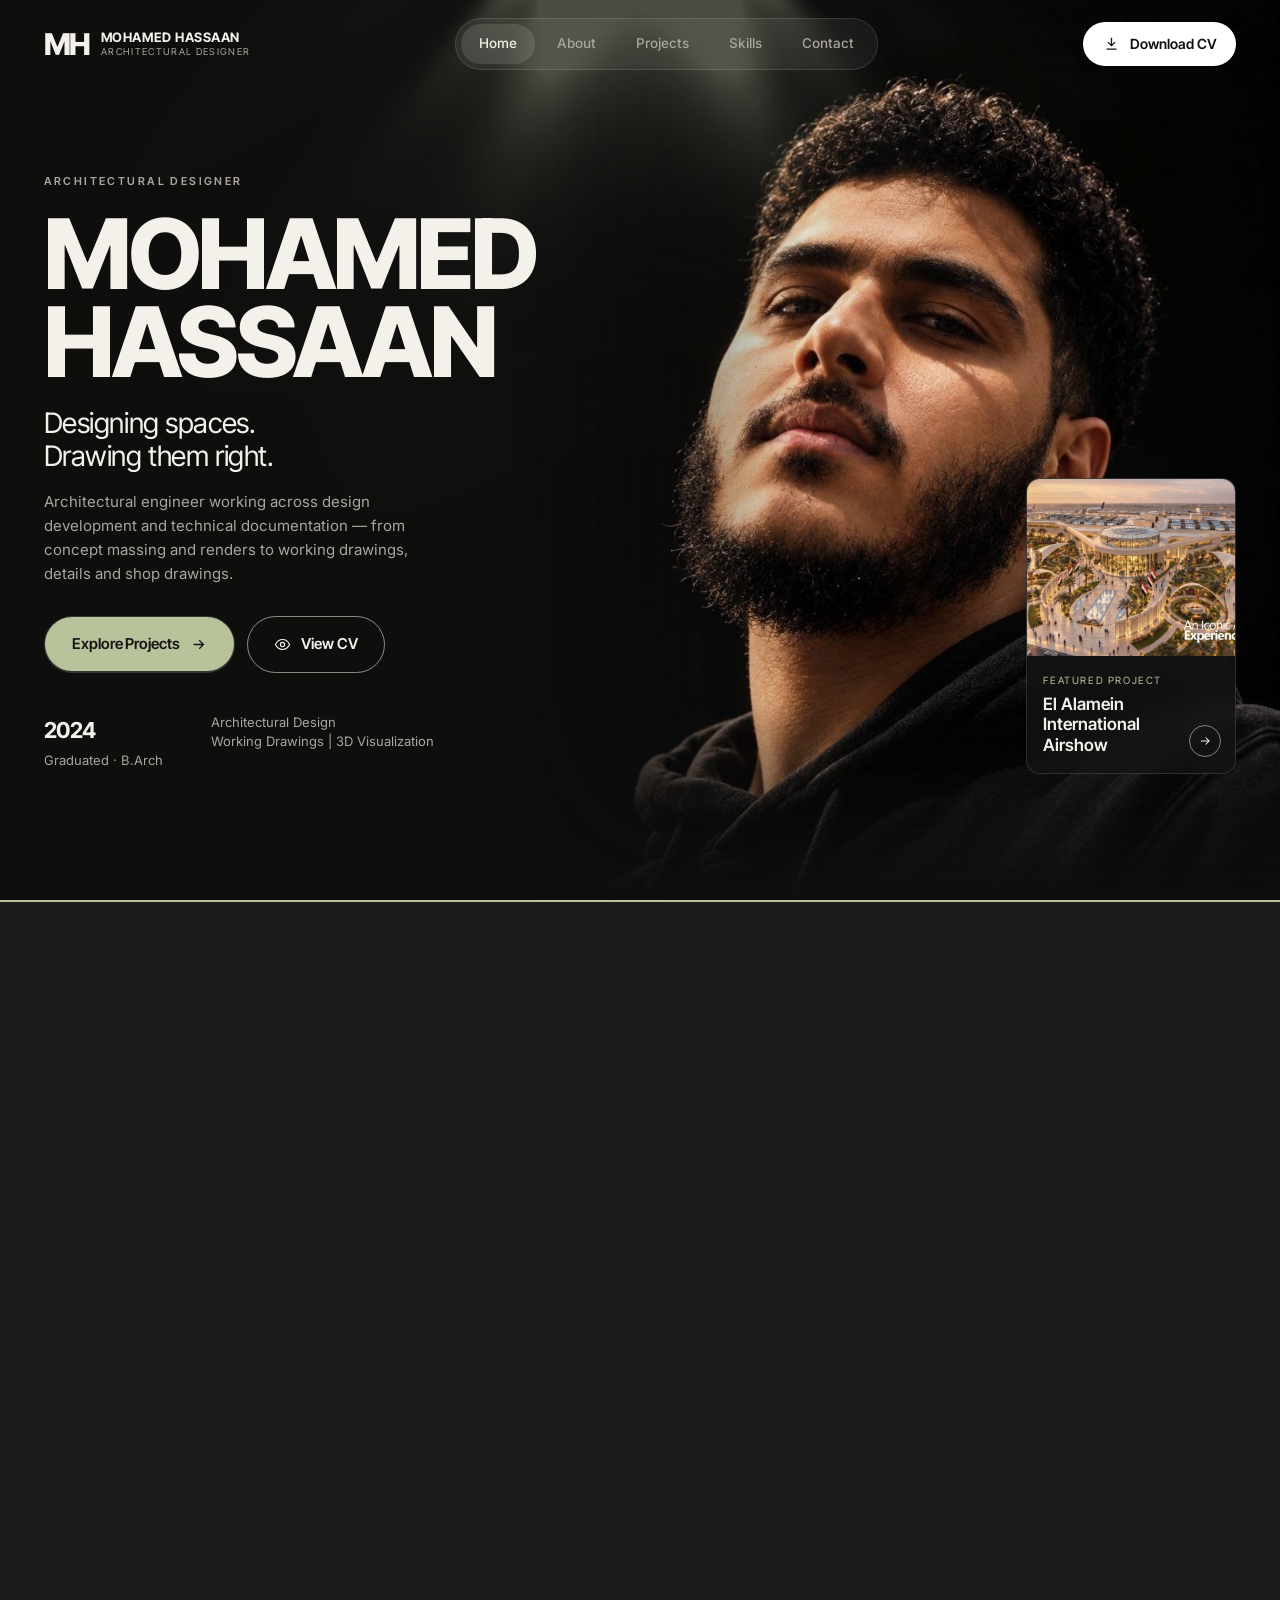
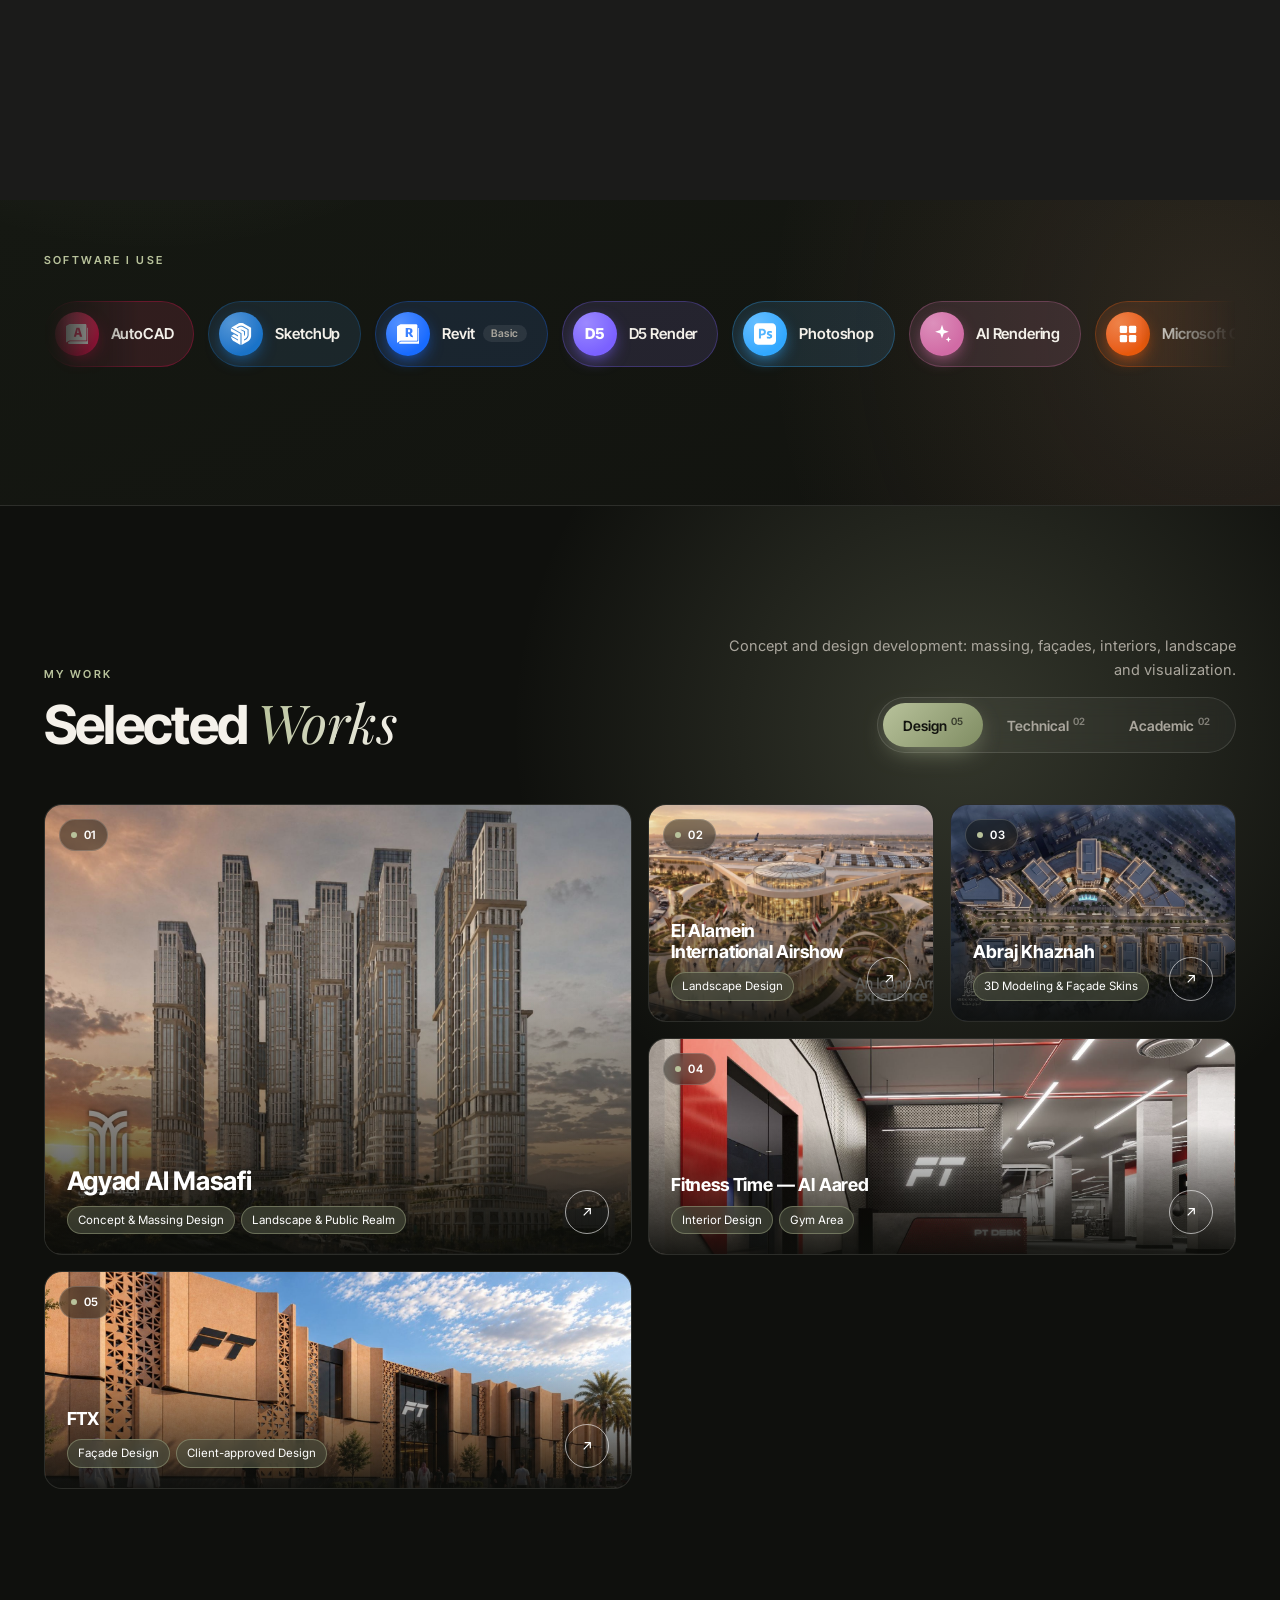
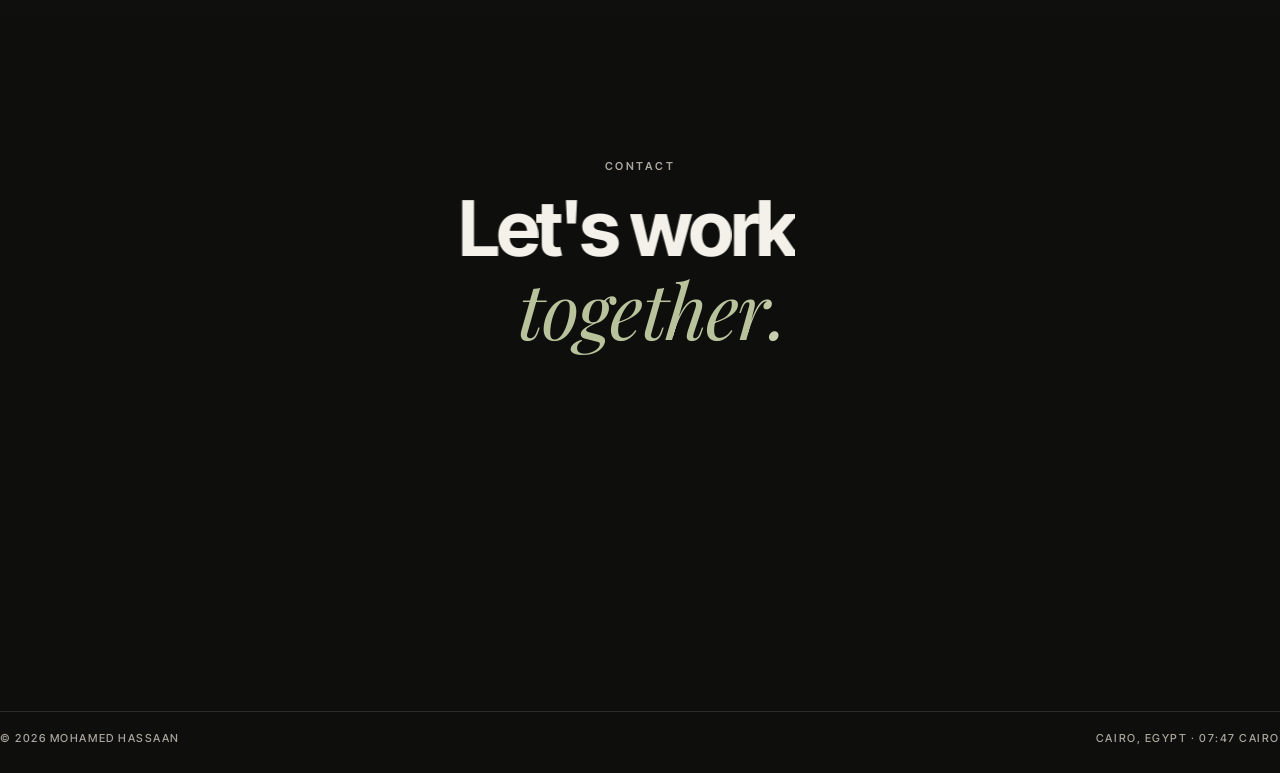
==== commit 264fbf19: "Absolute share-preview image" ====
--- a/index.html
+++ b/index.html
@@ -7,7 +7,9 @@
   <meta name="description" content="Portfolio of Mohamed Hassaan, architectural designer — architectural design, working drawings, interiors and 3D visualization.">
   <meta property="og:title" content="Mohamed Hassaan — Architectural Designer">
   <meta property="og:description" content="Architectural design, working drawings, interiors and 3D visualization.">
-  <meta property="og:image" content="assets/img/projects/agyad/01.jpg">
+  <meta property="og:url" content="https://mohamedhassaan2000.github.io/">
+  <meta property="og:image" content="https://mohamedhassaan2000.github.io/assets/img/projects/agyad/01.jpg">
+  <meta name="twitter:card" content="summary_large_image">
   <script>
     if (!matchMedia("(prefers-reduced-motion: reduce)").matches) {
       document.documentElement.classList.add("anim");
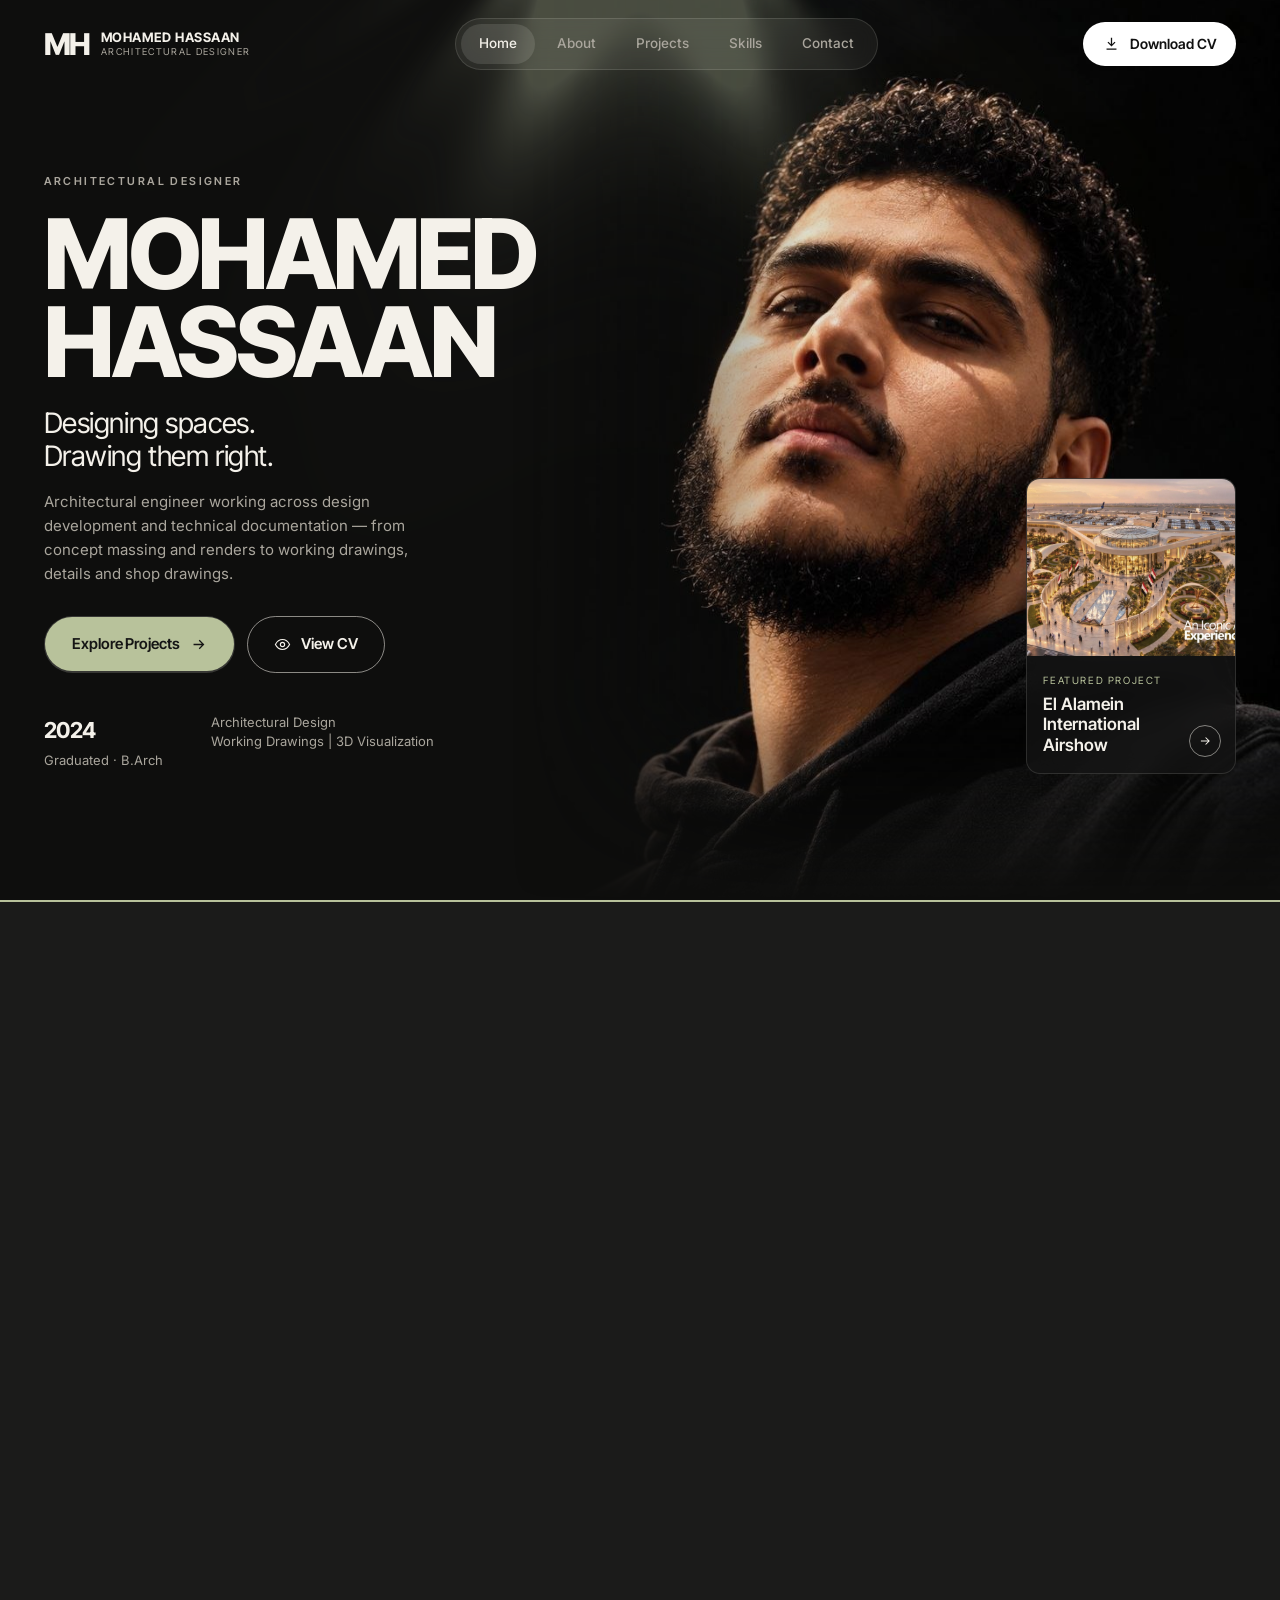
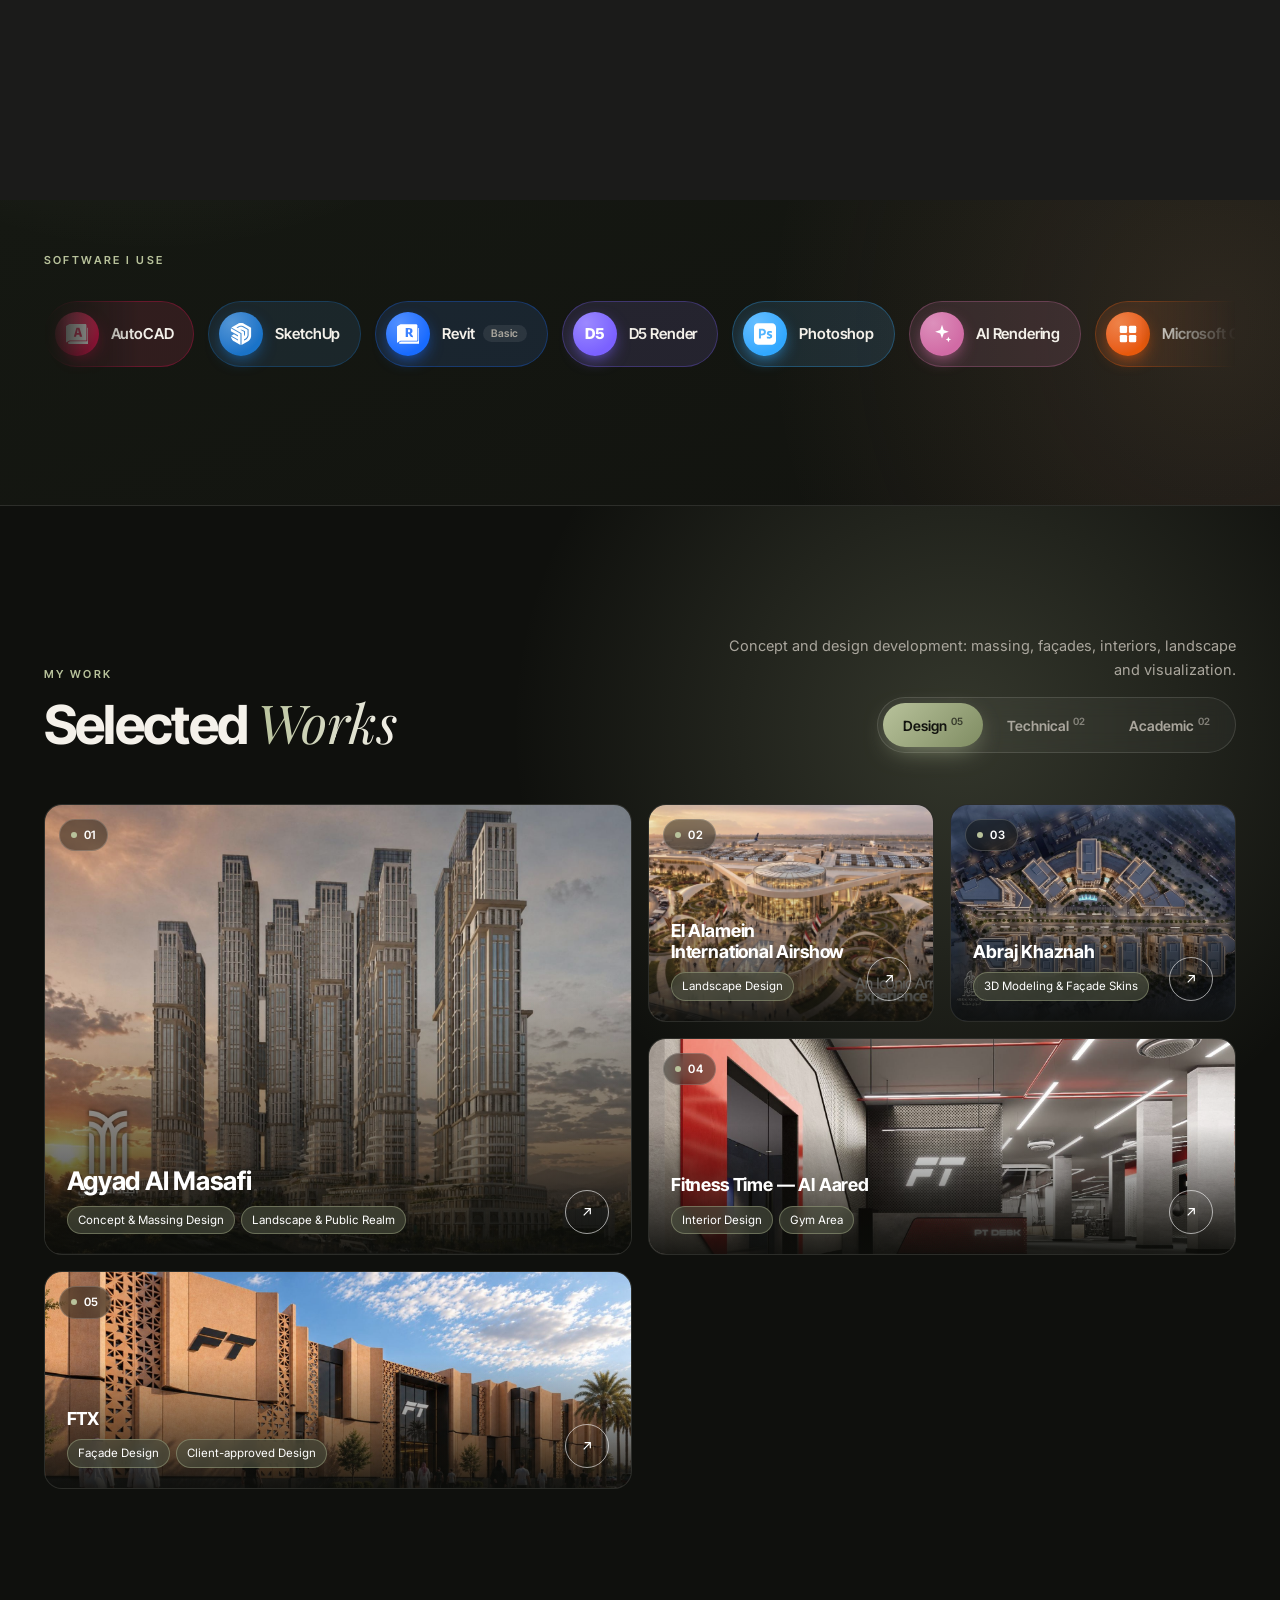
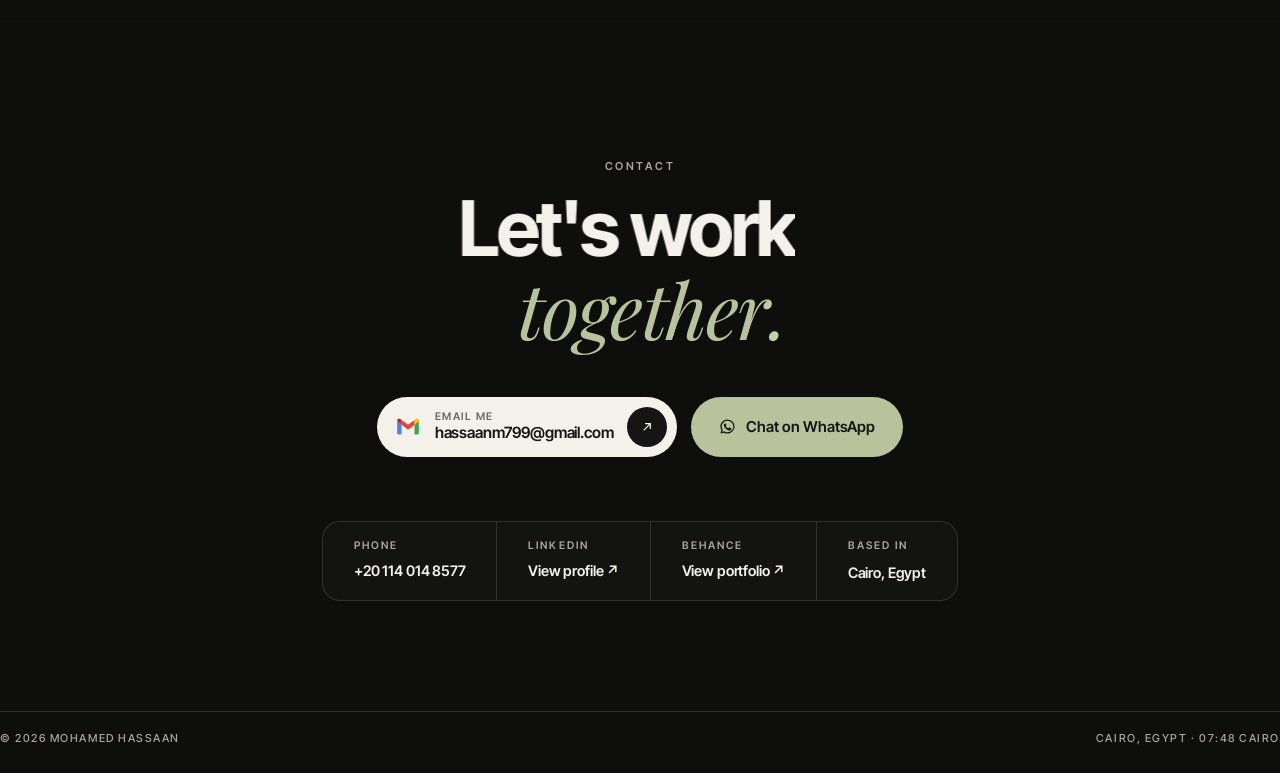
==== commit 13508741: "Link preview shows my photo" ====
--- a/index.html
+++ b/index.html
@@ -8,7 +8,12 @@
   <meta property="og:title" content="Mohamed Hassaan — Architectural Designer">
   <meta property="og:description" content="Architectural design, working drawings, interiors and 3D visualization.">
   <meta property="og:url" content="https://mohamedhassaan2000.github.io/">
-  <meta property="og:image" content="https://mohamedhassaan2000.github.io/assets/img/projects/agyad/01.jpg">
+  <!-- link preview (LinkedIn, WhatsApp...): made by _tools/scripts/make_share.py -->
+  <meta property="og:image" content="https://mohamedhassaan2000.github.io/assets/img/share.jpg">
+  <meta property="og:image:width" content="1200">
+  <meta property="og:image:height" content="630">
+  <meta property="og:image:alt" content="Mohamed Hassaan — Architectural Designer">
+  <meta property="og:type" content="website">
   <meta name="twitter:card" content="summary_large_image">
   <script>
     if (!matchMedia("(prefers-reduced-motion: reduce)").matches) {
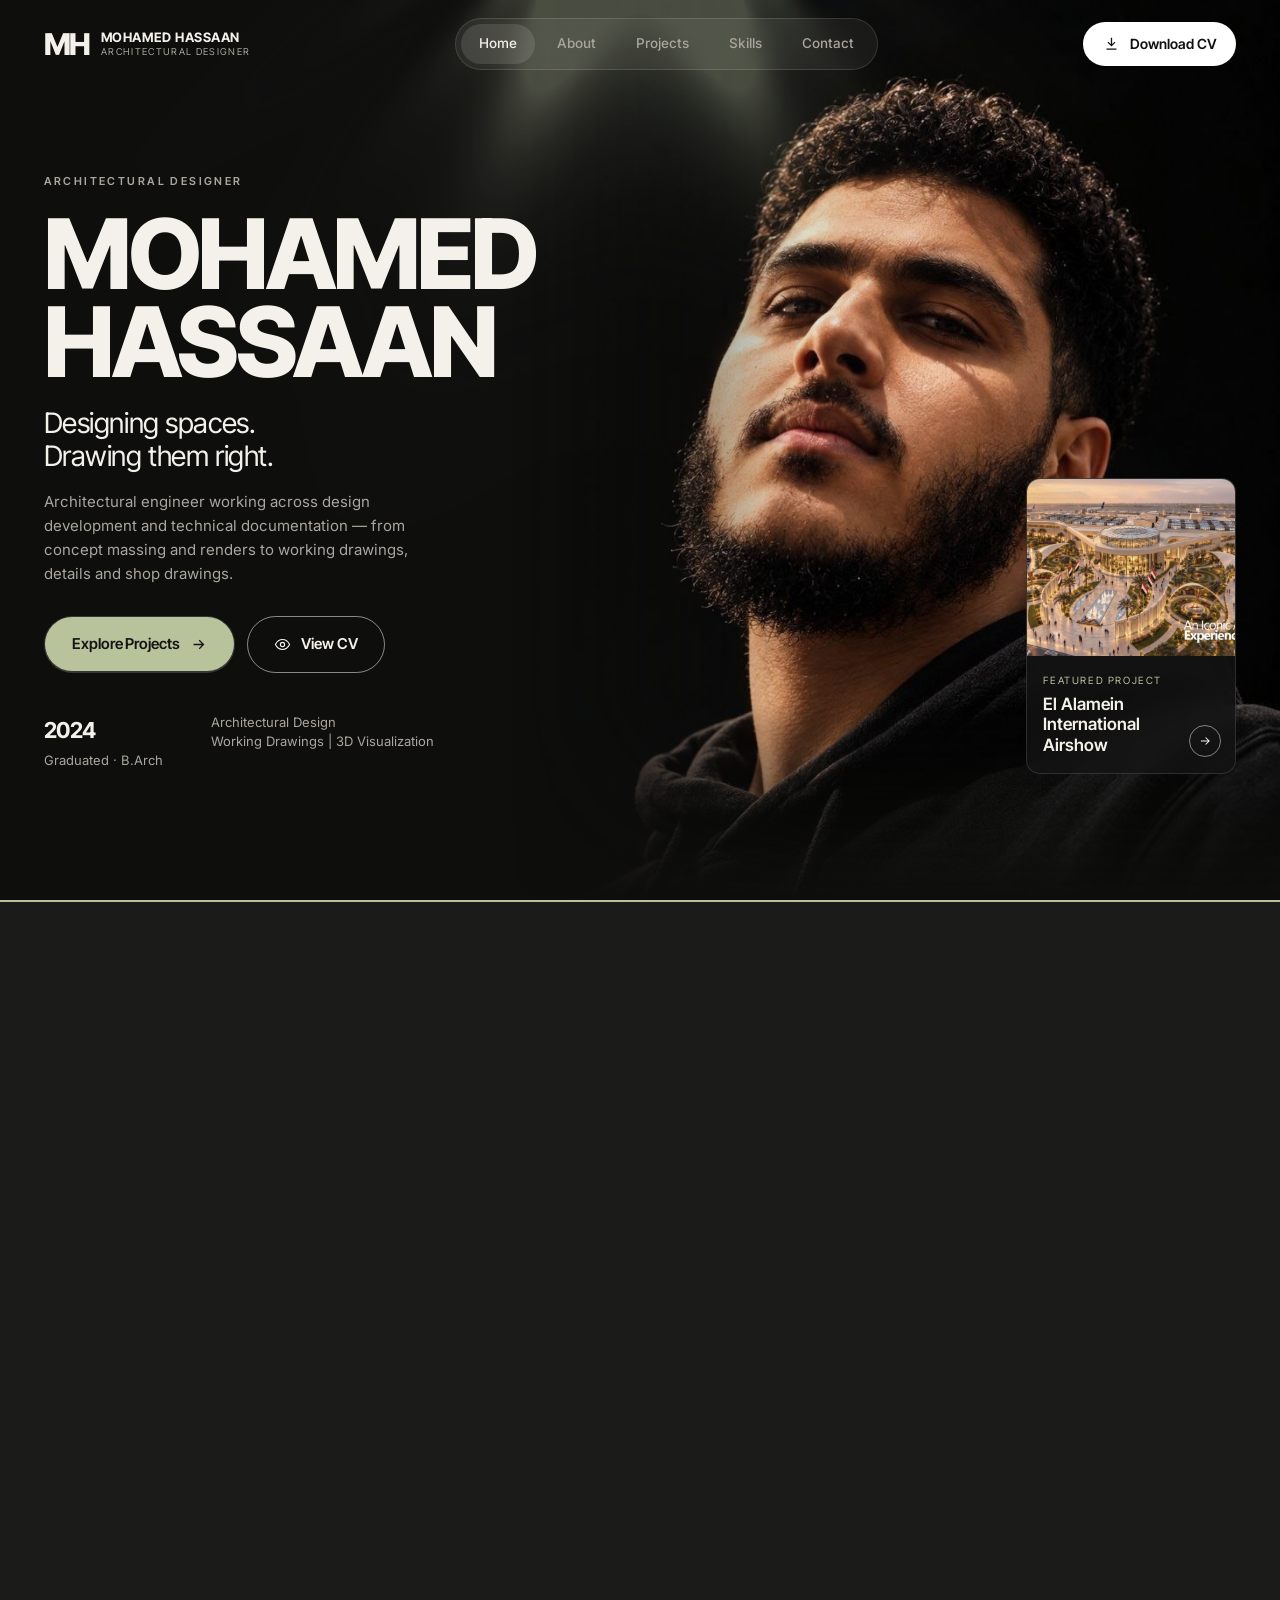
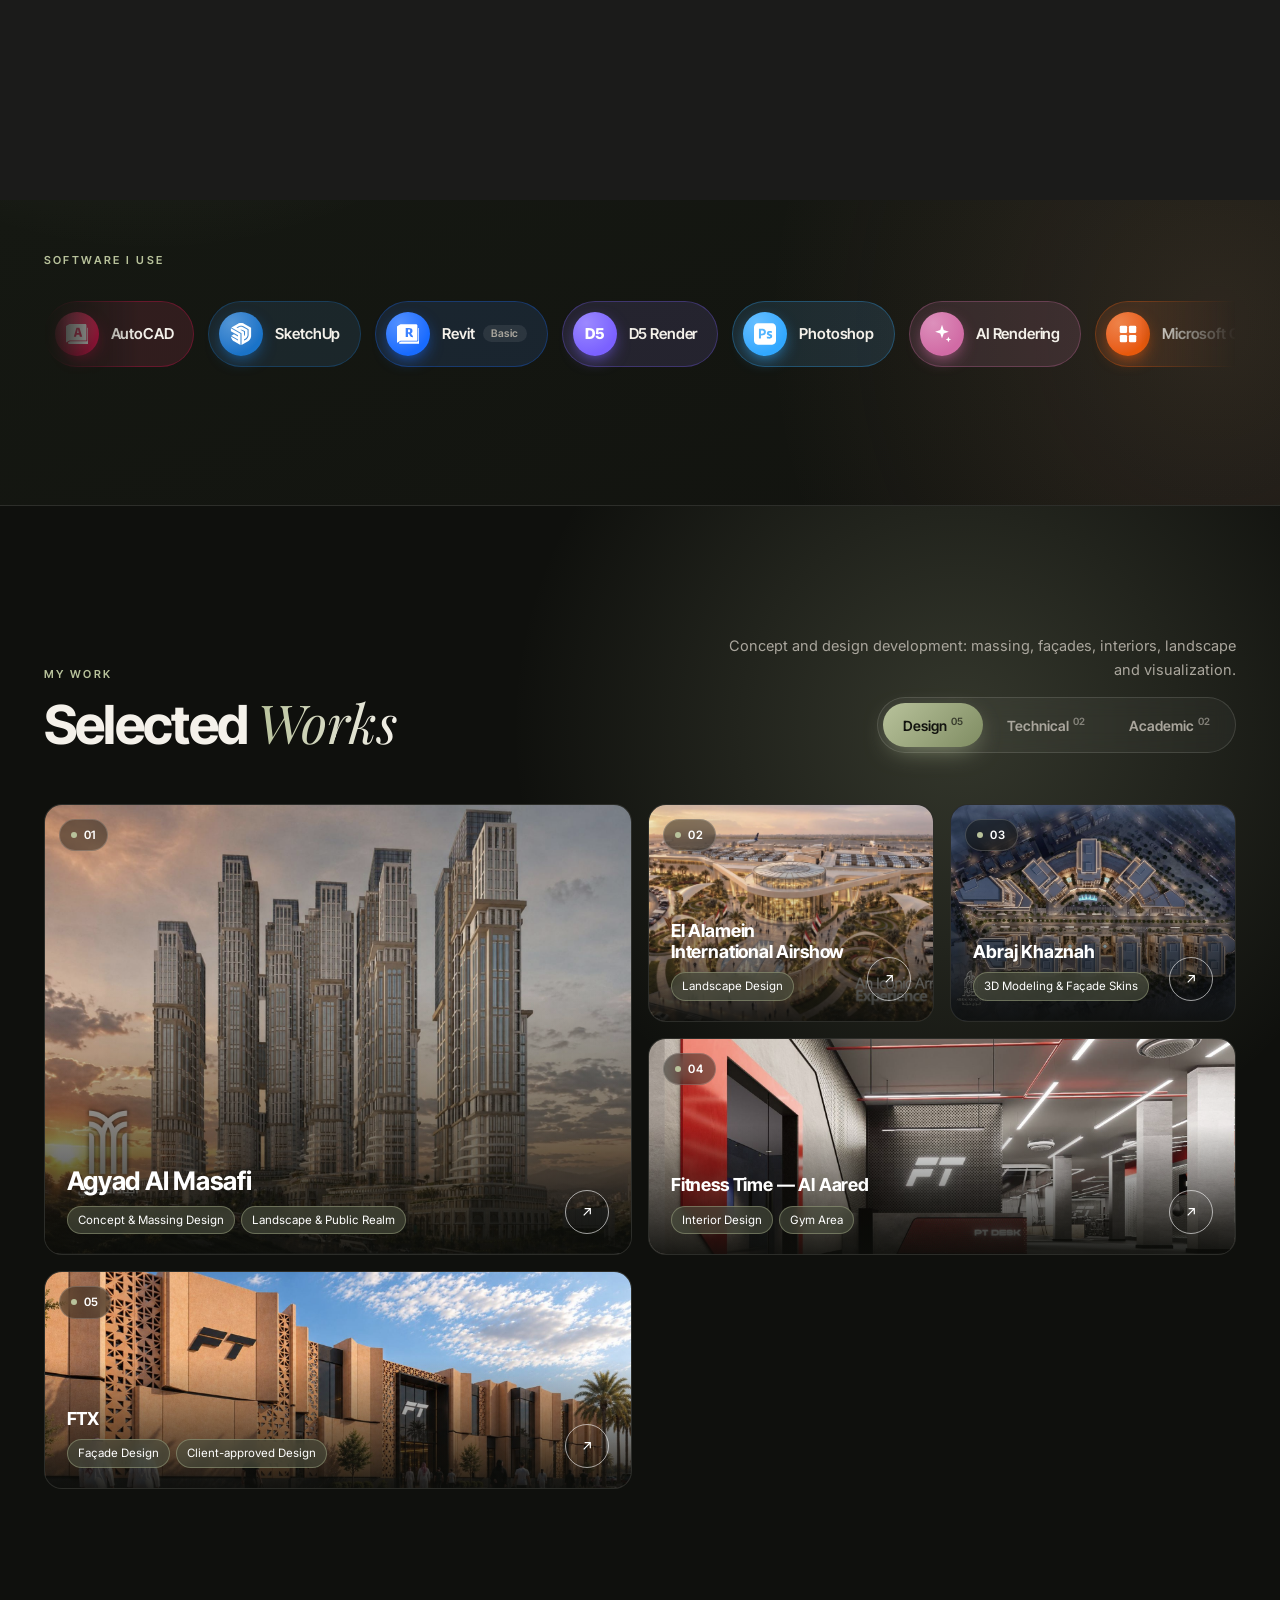
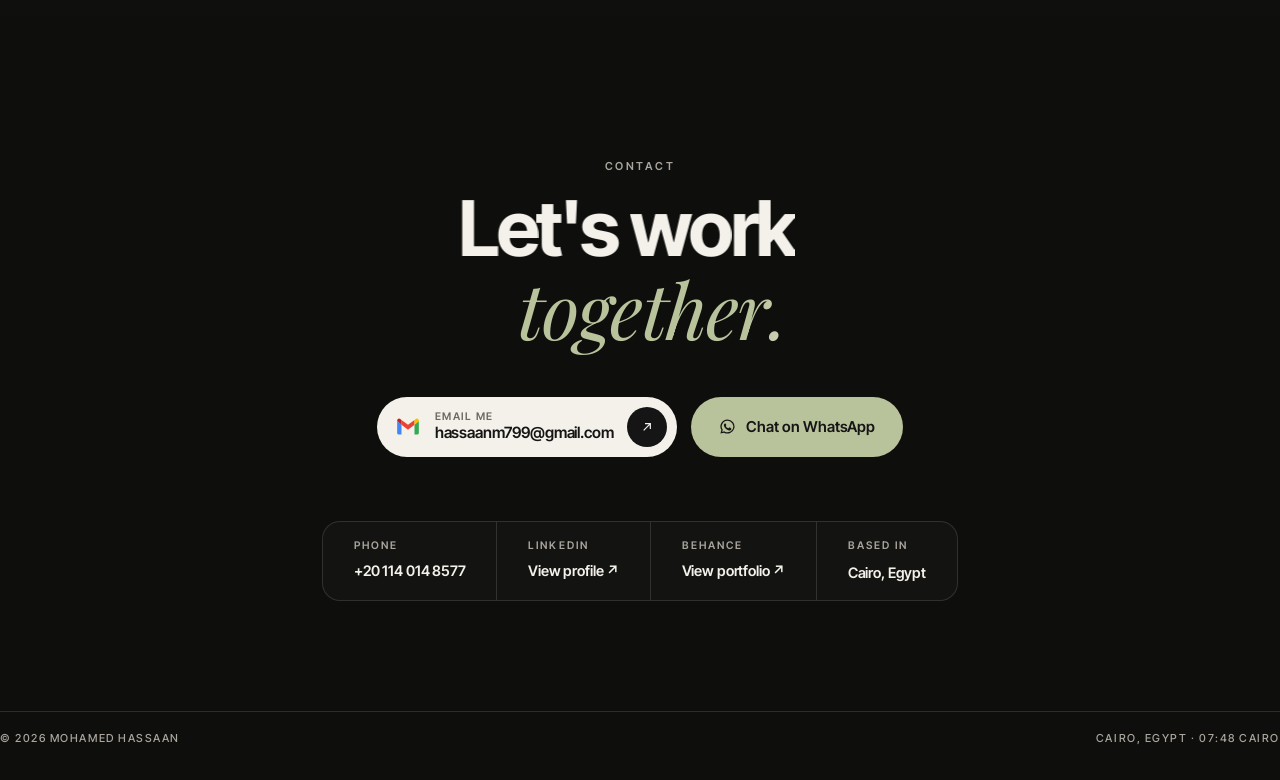
==== commit 5c79ee0b: "Back button on phones stays in the site" ====
--- a/index.html
+++ b/index.html
@@ -204,7 +204,7 @@
 <script src="assets/vendor/ScrollTrigger.min.js"></script>
 <script src="assets/vendor/lenis.min.js"></script>
 <script src="assets/js/data.js?v=84"></script>
-<script src="assets/js/core.js?v=53"></script>
+<script src="assets/js/core.js?v=54"></script>
 <script src="assets/js/bits.js?v=42"></script>
 <script src="assets/js/home.js?v=53"></script>
 </body>
